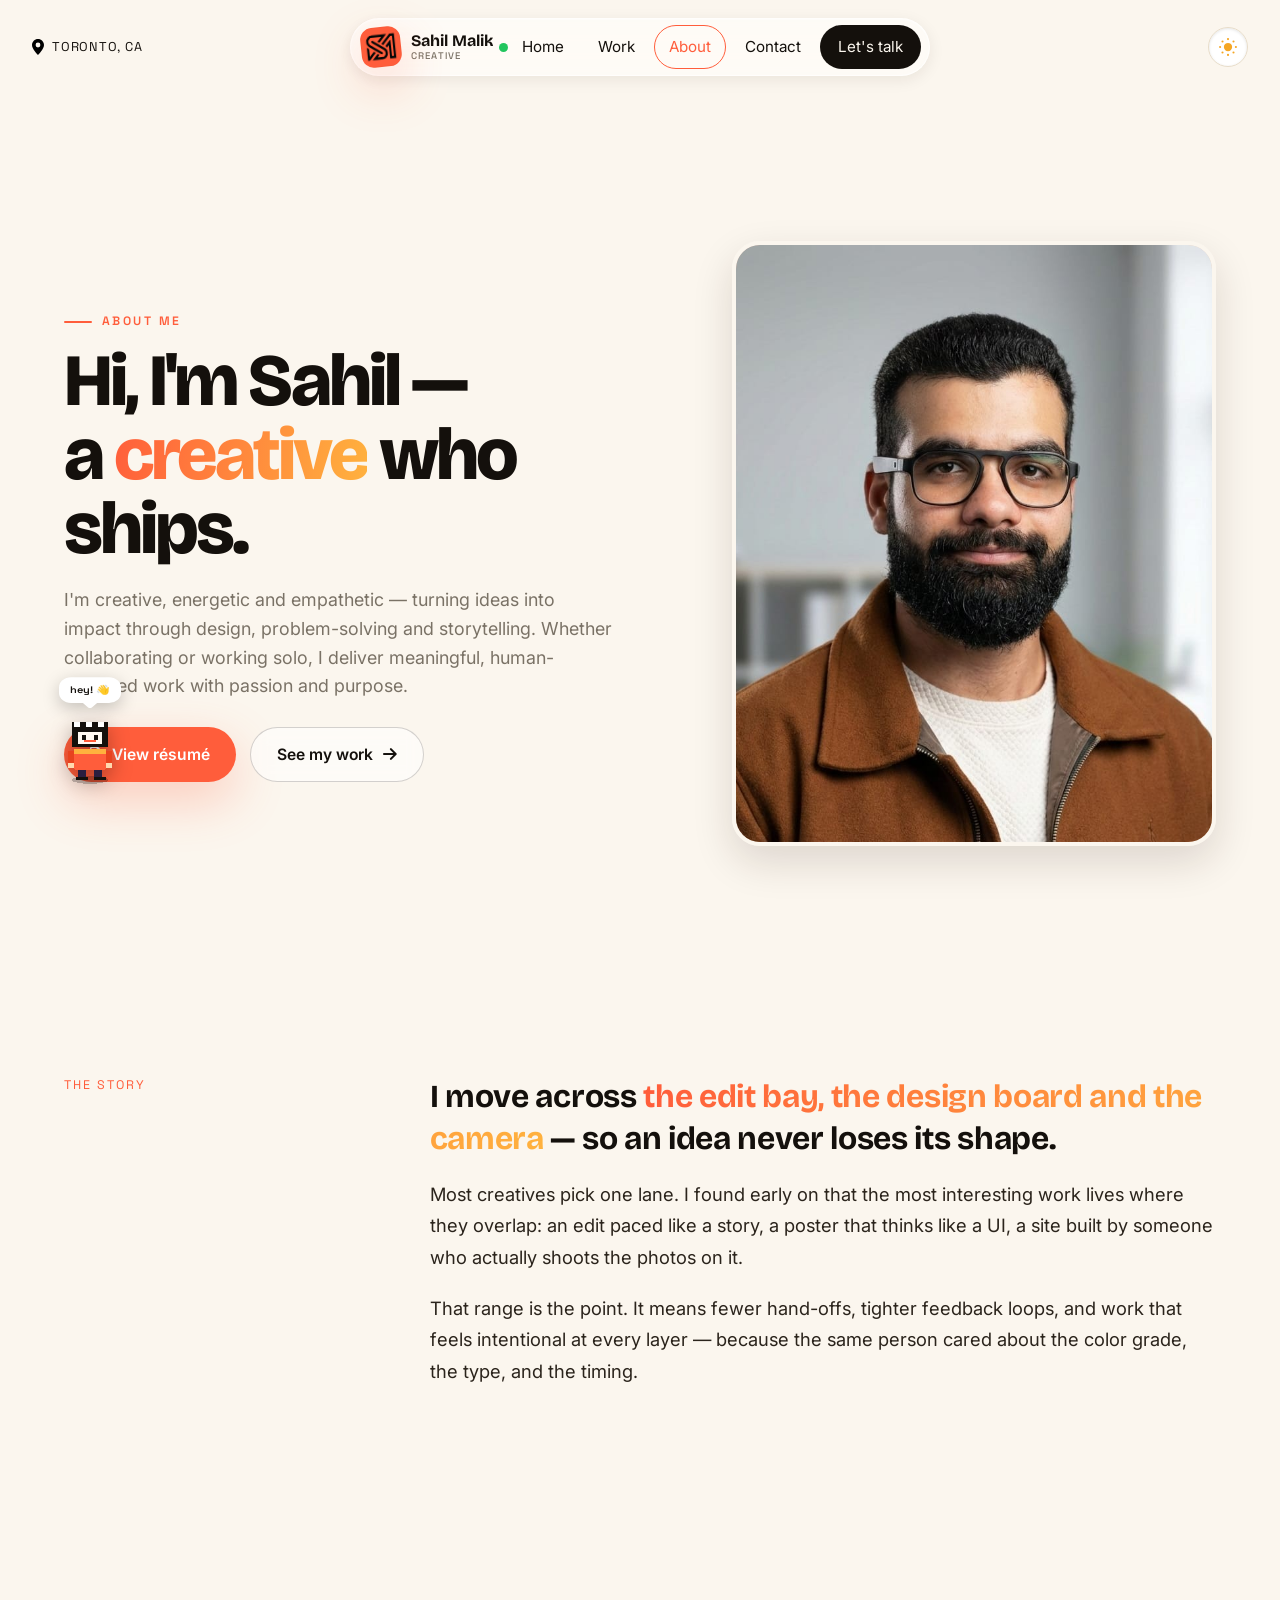
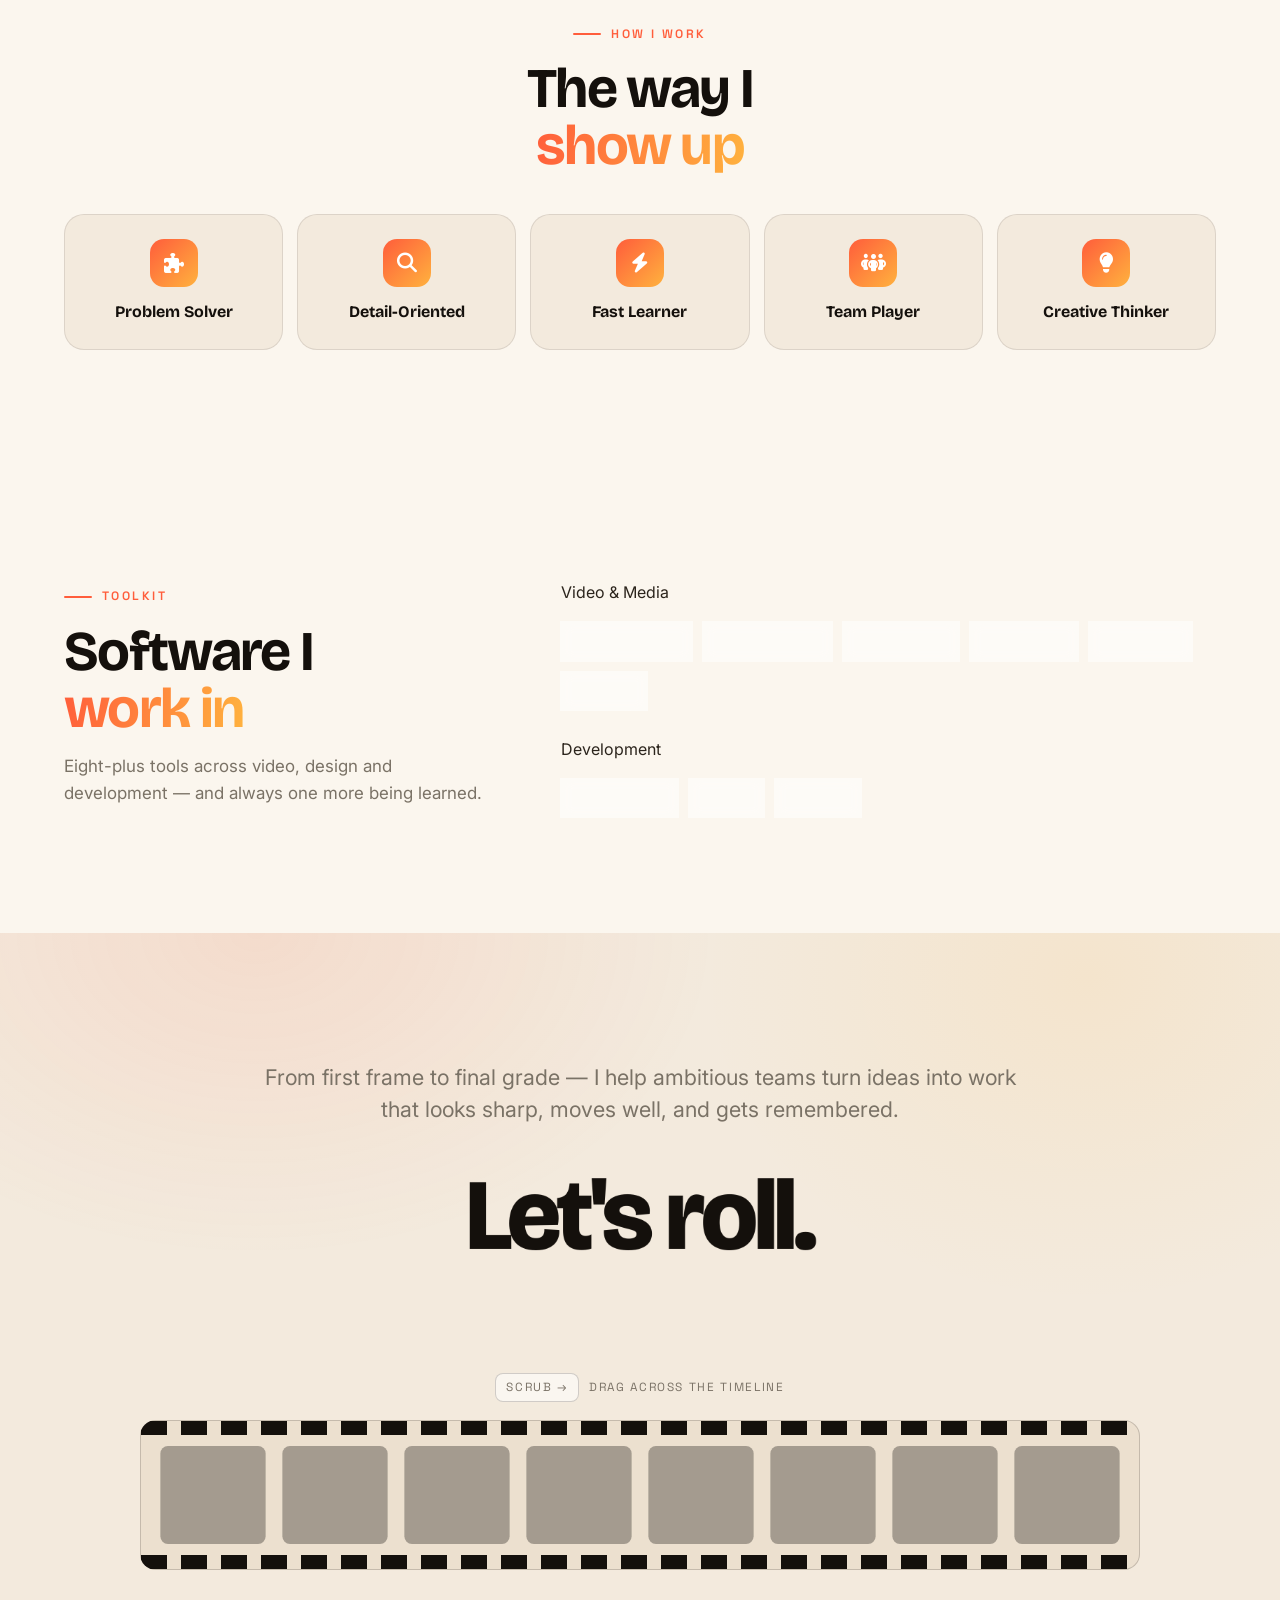
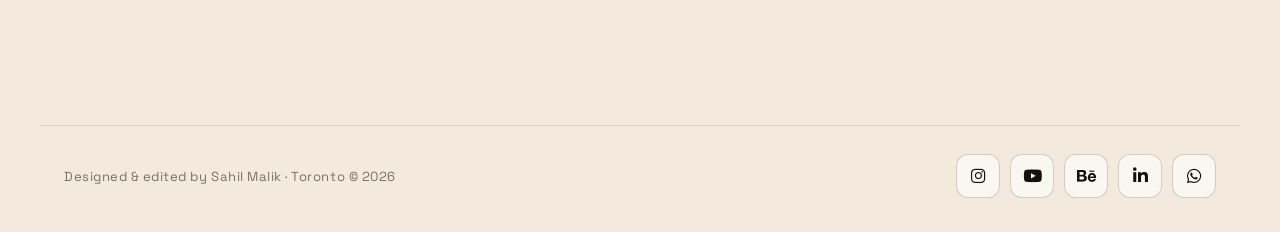
==== about.html @ 6d6643b9 "first commit" ====
<!DOCTYPE html>
<html lang="en">
<head>
  <meta charset="UTF-8" />
  <meta name="viewport" content="width=device-width, initial-scale=1.0" />
  <title>About — Sahil Malik</title>
  <meta name="description" content="About Sahil Malik — a multi-disciplinary creative based in Toronto working across video, VFX, design and web development." />
  <link rel="icon" href="image/logo.png" />
  <link rel="stylesheet" href="css/site.css" />
  <link rel="stylesheet" href="css/footer.css" />
  <link rel="stylesheet" href="css/pages.css" />
  <link rel="stylesheet" href="https://cdnjs.cloudflare.com/ajax/libs/font-awesome/6.5.2/css/all.min.css" />
</head>
<body>
  <script>if(localStorage.getItem('theme')==='night')document.body.classList.add('night');</script>
  <site-nav></site-nav>

  <main>
    <section class="section container" data-navbg="light">
      <div class="about-hero">
        <div>
          <span class="eyebrow reveal">About me</span>
          <h1 class="reveal" style="--reveal-delay:.08s">Hi, I'm Sahil —<br>a <span class="grad-text">creative</span> who ships.</h1>
          <p class="lead reveal" style="--reveal-delay:.16s">I'm creative, energetic and empathetic — turning ideas into impact through design, problem-solving and storytelling. Whether collaborating or working solo, I deliver meaningful, human-centered work with passion and purpose.</p>
          <div class="hero-actions reveal" style="--reveal-delay:.24s;margin-top:26px;display:flex;gap:14px;flex-wrap:wrap">
            <button class="btn btn-primary" data-modal data-type="pdf" data-src="image/SAHIL RESUME.pdf" data-title="Sahil Malik — Résumé" data-tag="PDF" data-link="image/SAHIL RESUME.pdf" data-link-label="Download PDF"><i class="fa-regular fa-file-lines"></i> View résumé</button>
            <a href="work.html" class="btn btn-ghost">See my work <i class="fa-solid fa-arrow-right"></i></a>
          </div>
        </div>
        <div class="about-portrait reveal" style="--reveal-delay:.16s">
          <span class="glow" aria-hidden="true"></span>
          <img src="image/sahil.jpeg" alt="Portrait of Sahil Malik" />
        </div>
      </div>
    </section>

    <section class="section container">
      <div class="story">
        <div class="k reveal">The story</div>
        <div class="reveal" style="--reveal-delay:.08s">
          <p class="pull">I move across <span>the edit bay, the design board and the camera</span> — so an idea never loses its shape.</p>
          <p>Most creatives pick one lane. I found early on that the most interesting work lives where they overlap: an edit paced like a story, a poster that thinks like a UI, a site built by someone who actually shoots the photos on it.</p>
          <p>That range is the point. It means fewer hand-offs, tighter feedback loops, and work that feels intentional at every layer — because the same person cared about the color grade, the type, and the timing.</p>
        </div>
      </div>
    </section>

    <section class="section container">
      <div class="center reveal" style="max-width:600px;margin-inline:auto;text-align:center">
        <span class="eyebrow center">How I work</span>
        <h2 class="section-title">The way I<br><span class="grad-text">show up</span></h2>
      </div>
      <div class="trait-cards" style="margin-top:40px">
        <div class="trait-card reveal"><div class="ic"><i class="fa-solid fa-puzzle-piece"></i></div><h4>Problem Solver</h4></div>
        <div class="trait-card reveal" style="--reveal-delay:.08s"><div class="ic"><i class="fa-solid fa-magnifying-glass"></i></div><h4>Detail-Oriented</h4></div>
        <div class="trait-card reveal" style="--reveal-delay:.16s"><div class="ic"><i class="fa-solid fa-bolt"></i></div><h4>Fast Learner</h4></div>
        <div class="trait-card reveal" style="--reveal-delay:.24s"><div class="ic"><i class="fa-solid fa-people-group"></i></div><h4>Team Player</h4></div>
        <div class="trait-card reveal" style="--reveal-delay:.32s"><div class="ic"><i class="fa-solid fa-lightbulb"></i></div><h4>Creative Thinker</h4></div>
      </div>
    </section>

    <section class="section container">
      <div class="skills-wrap" style="display:grid;grid-template-columns:0.8fr 1.2fr;gap:clamp(30px,5vw,60px);align-items:start">
        <div class="reveal">
          <span class="eyebrow">Toolkit</span>
          <h2 class="section-title">Software I<br><span class="grad-text">work in</span></h2>
          <p class="section-lead">Eight-plus tools across video, design and development — and always one more being learned.</p>
        </div>
        <div class="reveal" style="--reveal-delay:.08s">
          <div class="cat-note" style="margin-bottom:16px"><span>Video & Media</span></div>
          <div style="display:flex;flex-wrap:wrap;gap:10px;margin-bottom:26px">
            <span class="chip"><span class="dot"></span> Premiere Pro</span>
            <span class="chip"><span class="dot"></span> After Effects</span>
            <span class="chip"><span class="dot"></span> Photoshop</span>
            <span class="chip"><span class="dot"></span> Illustrator</span>
            <span class="chip"><span class="dot"></span> InDesign</span>
            <span class="chip"><span class="dot"></span> Figma</span>
          </div>
          <div class="cat-note" style="margin-bottom:16px"><span>Development</span></div>
          <div style="display:flex;flex-wrap:wrap;gap:10px">
            <span class="chip"><span class="dot"></span> JavaScript</span>
            <span class="chip"><span class="dot"></span> CSS</span>
            <span class="chip"><span class="dot"></span> HTML</span>
          </div>
        </div>
      </div>
    </section>
  </main>

  <site-footer></site-footer>
  <script src="js/site.js" defer></script>
</body>
</html>
---- css/site.css ----
/* ════════════════════════════════════════════════════════════════════
   site.css — shared chrome + design system for Sahil Malik's portfolio
   "Creative Studio" — warm, premium, light-first with a rich dark mode.
   Signature: day/night toggle, luminance-aware glass nav, film loader,
   dot cursor, contact drawer, and the Cutting-Room footer (its own file).
   ════════════════════════════════════════════════════════════════════ */

/* ── Fonts ── */
@import url('https://fonts.googleapis.com/css2?family=Bricolage+Grotesque:opsz,wght@12..96,400;12..96,500;12..96,600;12..96,700;12..96,800&family=Inter:wght@300;400;500;600;700&family=Space+Grotesk:wght@400;500;600;700&display=swap');

/* ════ COLOR SYSTEM ════
   Tier 1 = raw palette. Tier 2 = semantic tokens (LIGHT in :root, DARK re-pointed
   in body.night). Reference var(--role) everywhere so theme swap only re-points. */
:root {
  /* Tier 1 — palette */
  --c-paper:    #fbf6ee;   /* warm gallery cream (page) */
  --c-paper-2:  #f3eadd;   /* raised warm surface */
  --c-paper-3:  #ece0cf;   /* deeper warm panel */
  --c-ink:      #14100c;   /* espresso near-black */
  --c-ink-2:    #3b3227;   /* softer ink */
  --c-white:    #ffffff;
  --c-coral:    #ff5d3b;   /* PRIMARY — electric coral-orange */
  --c-coral-d:  #e8431f;   /* pressed coral */
  --c-amber:    #ffb23e;   /* SECONDARY — golden amber */
  --c-clay:     #c6683e;   /* muted terracotta */
  --c-plum:     #2a1e3f;   /* deep aubergine */
  --c-plum-2:   #17121f;   /* aubergine-black (dark bg) */
  --c-plum-3:   #241a33;   /* dark raised */
  --c-sky:      #6fa8ff;   /* cool pop (links/glow) */

  /* Tier 2 — semantic (LIGHT) */
  --bg-base:        var(--c-paper);
  --surface-raised: var(--c-paper-2);
  --surface-2:      var(--c-paper-3);
  --text-heading:   var(--c-ink);
  --text-body:      #2b241c;
  --text-muted:     #7a7266;
  --accent:         var(--c-coral);
  --accent-2:       var(--c-amber);
  --accent-quiet:   var(--c-clay);
  --line:           rgba(20,16,12,0.10);
  --line-strong:    rgba(20,16,12,0.18);
  --hero-from:      #ffd9b0;   /* warm sunrise wash */
  --hero-to:        #ffe9cf;
  --nav-ink:        var(--c-ink);
  --toggle-track:   var(--c-white);
  --toggle-border:  #e7dcc9;
  --toggle-knob:    var(--c-amber);
  --focus-ring:     var(--c-ink);
  --glass:          rgba(255,255,255,0.55);
  --glass-border:   rgba(255,255,255,0.65);

  /* shadows */
  --sh-sm: 0 4px 16px rgba(40,24,12,0.08);
  --sh-md: 0 16px 40px rgba(40,24,12,0.14);
  --sh-glow: 0 18px 50px rgba(255,93,59,0.28);

  --nav-h: 76px;
  --maxw: 1200px;
  --radius: 20px;
  --radius-lg: 30px;
  --pill: 999px;

  --font-display: 'Bricolage Grotesque', system-ui, sans-serif;
  --font-body: 'Inter', system-ui, sans-serif;
  --font-mono: 'Space Grotesk', ui-monospace, monospace;
}

/* ════ NIGHT THEME — re-point Tier-2 tokens ════ */
body.night {
  --bg-base:        var(--c-plum-2);
  --surface-raised: var(--c-plum-3);
  --surface-2:      #2d2240;
  --text-heading:   var(--c-paper);
  --text-body:      #e9e0d4;
  --text-muted:     #a99f92;
  --accent:         var(--c-coral);
  --accent-2:       var(--c-amber);
  --accent-quiet:   #e08a5f;
  --line:           rgba(255,246,238,0.12);
  --line-strong:    rgba(255,246,238,0.20);
  --hero-from:      #3a2a55;
  --hero-to:        #1d1530;
  --nav-ink:        var(--c-paper);
  --toggle-track:   #1c1530;
  --toggle-border:  #3a2f4d;
  --toggle-knob:    var(--c-paper);
  --focus-ring:     var(--c-paper);
  --glass:          rgba(36,26,51,0.55);
  --glass-border:   rgba(255,246,238,0.14);
  --sh-sm: 0 4px 16px rgba(0,0,0,0.3);
  --sh-md: 0 16px 40px rgba(0,0,0,0.45);
}

/* ── Reset / base ── */
*, *::before, *::after { box-sizing: border-box; margin: 0; padding: 0; }
html { scroll-behavior: smooth; -webkit-text-size-adjust: 100%; overscroll-behavior-y: none; overflow-x: clip; }
body {
  font-family: var(--font-body);
  background: var(--bg-base);
  color: var(--text-body);
  line-height: 1.6;
  overflow-x: clip;
  max-width: 100%;
  overscroll-behavior-y: none;
  -webkit-font-smoothing: antialiased;
  transition: background-color .5s ease, color .5s ease;
}
img { display: block; max-width: 100%; }
a { color: inherit; text-decoration: none; }
button { font: inherit; cursor: pointer; border: none; background: none; color: inherit; }
ul { list-style: none; }
::selection { background: var(--accent); color: #fff; }
:focus-visible { outline: 3px solid var(--focus-ring); outline-offset: 3px; border-radius: 6px; }
::-webkit-scrollbar { width: 10px; }
::-webkit-scrollbar-track { background: transparent; }
::-webkit-scrollbar-thumb { background: var(--accent); border-radius: 99px; border: 3px solid var(--bg-base); }

.sr-only { position: absolute; width: 1px; height: 1px; padding: 0; margin: -1px; overflow: hidden; clip: rect(0 0 0 0); white-space: nowrap; border: 0; }

/* ── Layout helpers ── */
.container { width: 100%; max-width: var(--maxw); margin-inline: auto; padding-inline: 24px; }
.section { padding-block: clamp(64px, 9vw, 128px); position: relative; }

.eyebrow {
  display: inline-flex; align-items: center; gap: 10px;
  font-family: var(--font-mono); font-size: 0.76rem; font-weight: 600;
  letter-spacing: 0.2em; text-transform: uppercase; color: var(--accent);
}
.eyebrow::before { content: ""; width: 28px; height: 2px; background: var(--accent); border-radius: 2px; }
.eyebrow.center { justify-content: center; }

.section-title {
  font-family: var(--font-display); font-weight: 700;
  font-size: clamp(2rem, 5.2vw, 3.5rem); line-height: 1.02;
  letter-spacing: -0.03em; color: var(--text-heading); margin-top: 16px;
}
.section-lead { color: var(--text-muted); max-width: 56ch; margin-top: 16px; font-size: 1.06rem; }

.accent-text { color: var(--accent); }
.grad-text {
  background: linear-gradient(100deg, var(--c-coral), var(--c-amber));
  -webkit-background-clip: text; background-clip: text; -webkit-text-fill-color: transparent; color: transparent;
}

/* ── Buttons ── */
.btn {
  display: inline-flex; align-items: center; gap: 10px;
  padding: 14px 26px; border-radius: var(--pill);
  font-weight: 600; font-size: 0.98rem;
  transition: transform .25s cubic-bezier(.2,.8,.2,1), box-shadow .25s, background-color .25s, color .25s;
  will-change: transform;
}
.btn-primary { background: var(--accent); color: #fff; box-shadow: var(--sh-glow); }
.btn-primary:hover { transform: translateY(-3px); background: var(--c-coral-d); }
.btn-ghost { background: var(--glass); color: var(--text-heading); border: 1.5px solid var(--line-strong); backdrop-filter: blur(8px); }
.btn-ghost:hover { transform: translateY(-3px); border-color: var(--accent); }
.btn-dark { background: var(--text-heading); color: var(--bg-base); }
.btn-dark:hover { transform: translateY(-3px); box-shadow: var(--sh-md); }

/* ════ NAV ════ */
site-nav, site-footer { display: contents; }

#nav {
  position: fixed; top: 0; left: 0; right: 0; z-index: 100;
  display: flex; align-items: center; justify-content: space-between;
  gap: 16px; padding: 18px 32px 0;
}
.nav-side { display: flex; align-items: center; gap: 8px; width: 200px; font-size: 0.95rem; color: var(--nav-ink); transition: color .35s ease; }
.nav-side .pin { width: 12px; height: 16px; transition: filter .35s ease; }
.nav-loc { font-family: var(--font-mono); font-size: 0.8rem; letter-spacing: 0.06em; }

/* glass pill */
.nav-pill {
  display: flex; align-items: center; gap: 8px;
  height: 58px; padding: 0 8px 0 10px;
  border-radius: var(--pill);
  background: var(--glass); border: 1px solid var(--glass-border);
  backdrop-filter: blur(14px) saturate(140%); -webkit-backdrop-filter: blur(14px) saturate(140%);
  box-shadow: inset 0 1px 0 rgba(255,255,255,0.4), var(--sh-sm);
  transition: gap .45s cubic-bezier(.4,0,.2,1);
}
.nav-brand { display: flex; align-items: center; gap: 10px; padding-right: 6px; }
.nav-mark {
  width: 40px; height: 40px; border-radius: 12px; flex: none;
  display: grid; place-items: center; overflow: hidden;
  background: var(--accent); color: #fff;
  font-family: var(--font-display); font-weight: 800; font-size: 1.05rem;
  box-shadow: var(--sh-glow); transform: rotate(-6deg); transition: transform .3s;
}
.nav-mark img { width: 100%; height: 100%; object-fit: cover; display: block; }
.nav-brand:hover .nav-mark { transform: rotate(6deg) scale(1.05); }
.nav-brand-name { font-family: var(--font-display); font-weight: 700; font-size: 1rem; color: var(--nav-ink); line-height: 1; }
.nav-brand-name small { display: block; font-family: var(--font-mono); font-weight: 500; font-size: 0.6rem; letter-spacing: 0.12em; text-transform: uppercase; color: var(--text-muted); margin-top: 3px; }

.avail-tag { display: flex; align-items: center; max-width: 0; opacity: 0; overflow: hidden; white-space: nowrap; margin-left: -8px; transition: max-width .45s cubic-bezier(.4,0,.2,1), opacity .25s ease, margin-left .45s cubic-bezier(.4,0,.2,1); }
.nav-pill.compact .avail-tag { max-width: 200px; opacity: 1; margin-left: 4px; }
.avail-dot { position: relative; width: 9px; height: 9px; border-radius: 50%; background: #22c55e; flex: none; margin-left: -8px; margin-right: -9px; opacity: 0; transition: opacity .25s ease .3s, margin .45s cubic-bezier(.4,0,.2,1); }
.nav-pill.compact .avail-dot { opacity: 1; margin-left: 6px; margin-right: 0; }
.avail-dot::after { content: ""; position: absolute; inset: -4px; border-radius: 50%; border: 2px solid #22c55e; opacity: 0; animation: pulse 1.8s cubic-bezier(.4,0,.6,1) infinite; }
@keyframes pulse { 0% { transform: scale(.6); opacity: .8; } 100% { transform: scale(2.2); opacity: 0; } }
.avail-text { font-size: 0.85rem; color: var(--text-body); padding-right: 6px; }

.nav-links { display: flex; align-items: center; gap: 4px; max-width: 640px; opacity: 1; overflow: visible; transition: max-width .45s cubic-bezier(.4,0,.2,1), opacity .2s ease; }
.nav-pill.compact .nav-links { max-width: 0; opacity: 0; overflow: hidden; }
.nav-link { padding: 9px 14px; font-size: 0.95rem; color: var(--nav-ink); border-radius: var(--pill); border: 1px solid transparent; transition: border-color .18s ease, background-color .18s; white-space: nowrap; }
.nav-link:hover, .nav-link.active { border-color: currentColor; }
.nav-link.active { color: var(--accent); }

.nav-cta { display: flex; align-items: center; gap: 8px; background: var(--text-heading); color: var(--bg-base); border-radius: var(--pill); padding: 10px 18px; font-size: 0.95rem; white-space: nowrap; transition: transform .18s cubic-bezier(.34,1.56,.64,1), box-shadow .2s; }
.nav-cta:hover { transform: scale(1.04); box-shadow: var(--sh-md); }

.nav-side.right { justify-content: flex-end; width: 200px; gap: 10px; }

/* day/night toggle — clipped disc, sun sets / moon rises */
.day-toggle { position: relative; width: 40px; height: 40px; border-radius: 50%; background: var(--toggle-track); border: 1px solid var(--toggle-border); box-shadow: inset 0 1px 3px rgba(0,0,0,0.1); overflow: hidden; transition: background-color .35s, border-color .35s, transform .2s; }
.day-toggle:hover { transform: scale(1.07); }
.day-toggle:active { transform: scale(0.94); }
.toggle-ico { position: absolute; top: 50%; left: 50%; width: 22px; height: 22px; transition: transform .5s cubic-bezier(.34,1.4,.5,1); will-change: transform; }
.ico-sun { color: #f5a623; transform: translate(-50%,-50%); }
.ico-moon { color: #f2ead6; transform: translate(-50%,-220%); }
body.night .ico-sun { transform: translate(-50%,120%); }
body.night .ico-moon { transform: translate(-50%,-50%); }

.nav-burger { display: none; position: relative; width: 40px; height: 40px; border-radius: 50%; background: var(--toggle-track); border: 1px solid var(--toggle-border); box-shadow: inset 0 1px 3px rgba(0,0,0,0.1); color: var(--nav-ink); transition: transform .2s; }
.nav-burger span { position: absolute; left: 50%; top: 50%; width: 18px; height: 2px; margin: -1px 0 0 -9px; background: currentColor; border-radius: 2px; transition: transform .4s cubic-bezier(.68,-.25,.27,1.25); }
.nav-burger span:nth-child(1) { transform: translateY(-4px); }
.nav-burger span:nth-child(2) { transform: translateY(4px); }
.nav-burger[aria-expanded="true"] span:nth-child(1) { transform: translateY(0) rotate(45deg); }
.nav-burger[aria-expanded="true"] span:nth-child(2) { transform: translateY(0) rotate(-45deg); }

/* nav luminance contrast (set by JS) */
#nav.nav-on-dark { --nav-ink: var(--c-paper); }
#nav.nav-on-light { --nav-ink: var(--c-ink); }
#nav.nav-on-dark .nav-side .pin { filter: brightness(0) invert(1); }
#nav.nav-on-light .nav-side .pin { filter: brightness(0); }

/* scrolled state */
#nav.scrolled .nav-pill { box-shadow: inset 0 1px 0 rgba(255,255,255,0.4), var(--sh-md); }

/* ════ MOBILE MENU OVERLAY ════ */
.menu-overlay { position: fixed; inset: 0; z-index: 90; display: flex; flex-direction: column; justify-content: center; padding: 48px 32px; background: radial-gradient(ellipse 900px 1200px at 70% 20%, var(--hero-from), var(--hero-to)); opacity: 0; pointer-events: none; transition: opacity .35s ease; }
.menu-overlay.open { opacity: 1; pointer-events: auto; }
#nav.menu-open { z-index: 100; }
.menu-links { display: flex; flex-direction: column; gap: 6px; }
.menu-link { display: flex; align-items: baseline; gap: 16px; padding: 8px 0; opacity: 0; transform: translateY(24px); transition: opacity .4s ease, transform .5s cubic-bezier(.22,1,.36,1); }
.menu-overlay.open .menu-link { opacity: 1; transform: none; }
.menu-overlay.open .menu-links li:nth-child(1) .menu-link { transition-delay: .08s; }
.menu-overlay.open .menu-links li:nth-child(2) .menu-link { transition-delay: .16s; }
.menu-overlay.open .menu-links li:nth-child(3) .menu-link { transition-delay: .24s; }
.menu-overlay.open .menu-links li:nth-child(4) .menu-link { transition-delay: .32s; }
.menu-link .num { font-family: var(--font-mono); font-size: 0.85rem; letter-spacing: 0.1em; color: var(--accent); }
.menu-link .word { font-family: var(--font-display); font-weight: 700; font-size: clamp(44px, 13vw, 72px); color: var(--text-heading); letter-spacing: -0.02em; line-height: 1.05; }
.menu-link:hover .word { color: var(--accent); }
.menu-footer { position: absolute; bottom: 40px; left: 32px; font-family: var(--font-mono); font-size: 0.75rem; letter-spacing: 0.1em; color: var(--text-muted); }
.menu-social { position: absolute; bottom: 36px; right: 32px; display: flex; gap: 14px; }
.menu-social a { width: 46px; height: 46px; border-radius: 14px; display: grid; place-items: center; font-size: 1.15rem; background: var(--glass); border: 1px solid var(--glass-border); color: var(--text-heading); transition: .25s; }
.menu-social a:hover { background: var(--accent); color: #fff; transform: translateY(-3px); }

/* ── Chips / tags ── */
.chip { display: inline-flex; align-items: center; gap: 8px; padding: 8px 15px; border-radius: var(--pill); font-size: 0.84rem; font-weight: 500; background: var(--glass); border: 1px solid var(--line-strong); backdrop-filter: blur(6px); color: var(--text-body); }
.chip .dot { width: 8px; height: 8px; border-radius: 50%; background: var(--accent); }

/* ── Generic card ── */
.card { background: var(--surface-raised); border: 1px solid var(--line); border-radius: var(--radius); box-shadow: var(--sh-sm); transition: transform .35s cubic-bezier(.2,.8,.2,1), box-shadow .35s; }
.card:hover { transform: translateY(-6px); box-shadow: var(--sh-md); }

/* ── Marquee ── */
.marquee { overflow: hidden; padding-block: 24px; border-block: 1px solid var(--line); background: var(--surface-raised); }
.marquee-track { display: flex; gap: 40px; width: max-content; animation: scrollX 28s linear infinite; }
.marquee:hover .marquee-track { animation-play-state: paused; }
.marquee-item { display: inline-flex; align-items: center; gap: 14px; font-family: var(--font-display); font-weight: 700; font-size: 1.5rem; color: var(--text-heading); white-space: nowrap; }
.marquee-item .star { color: var(--accent); font-size: 0.9rem; }
@keyframes scrollX { to { transform: translateX(-50%); } }

/* ── Reveal on scroll ── */
.reveal { opacity: 0; transform: translateY(28px); transition: opacity .8s cubic-bezier(.22,.61,.36,1), transform .8s cubic-bezier(.22,.61,.36,1); transition-delay: var(--reveal-delay, 0s); }
.reveal.is-visible { opacity: 1; transform: none; }
@media (prefers-reduced-motion: reduce) { .reveal { opacity: 1; transform: none; transition: none; } }

/* ════ FILM COUNTDOWN LOADER ════ */
html.pl-lock, body.pl-lock { overflow: hidden; }
#page-loader { position: fixed; inset: 0; z-index: 9999; display: grid; place-items: center; background: var(--bg-base); transition: opacity .5s ease; }
#page-loader.is-hiding { opacity: 0; pointer-events: none; }
.pl-leader { position: relative; width: 150px; height: 150px; }
.pl-ring { position: absolute; inset: 0; border-radius: 50%; border: 2px solid var(--line-strong); }
.pl-cross::before, .pl-cross::after { content: ""; position: absolute; background: var(--line-strong); }
.pl-cross::before { left: 50%; top: 0; bottom: 0; width: 1px; margin-left: -0.5px; }
.pl-cross::after { top: 50%; left: 0; right: 0; height: 1px; margin-top: -0.5px; }
/* sweep wedge */
.pl-sweep { position: absolute; inset: 0; border-radius: 50%; background: conic-gradient(var(--accent) 0deg, var(--accent) var(--sweep, 0deg), transparent var(--sweep, 0deg)); opacity: 0.16; -webkit-mask: radial-gradient(circle, transparent 0, transparent 6px, #000 7px); mask: radial-gradient(circle, transparent 0, transparent 6px, #000 7px); }
.pl-num { position: absolute; inset: 0; display: grid; place-items: center; font-family: var(--font-display); font-weight: 800; font-size: 4.4rem; color: var(--text-heading); }
.pl-label { position: absolute; left: 0; right: 0; top: calc(50% + 108px); text-align: center; font-family: var(--font-mono); font-size: 0.78rem; letter-spacing: 0.16em; text-transform: uppercase; color: var(--text-muted); }
@media (prefers-reduced-motion: reduce) { .pl-sweep { display: none; } }

/* ════ DOT CURSOR ════ */
@media (hover: hover) and (pointer: fine) {
  html.dot-cursor-on, html.dot-cursor-on body, html.dot-cursor-on * { cursor: none !important; }
  .dot-cursor { position: fixed; top: 0; left: 0; width: 12px; height: 12px; margin: -6px 0 0 -6px; border-radius: 50%; background: #fff; mix-blend-mode: difference; pointer-events: none; z-index: 2147483647; opacity: 0; will-change: transform; transition: opacity .2s ease, width .16s ease, height .16s ease, margin .16s ease; }
  .dot-cursor.on { opacity: 1; }
  .dot-cursor.hot { width: 34px; height: 34px; margin: -17px 0 0 -17px; }
  .dot-cursor.down { width: 8px; height: 8px; margin: -4px 0 0 -4px; }
  .dot-cursor.labelled { width: 96px; height: 96px; margin: -48px 0 0 -48px; }
  .dot-label { position: absolute; inset: 0; display: flex; align-items: center; justify-content: center; text-align: center; padding: 0 14px; font-family: var(--font-mono); font-weight: 600; font-size: 11px; line-height: 1.15; letter-spacing: 0.05em; text-transform: uppercase; color: #000; opacity: 0; transform: scale(.8); transition: opacity .16s ease, transform .2s cubic-bezier(.22,1,.36,1); }
  .dot-cursor.labelled .dot-label { opacity: 1; transform: scale(1); }
  body:has(.ft-cursor.on) .dot-cursor { opacity: 0; }
}

/* ════ CONTACT DRAWER ════ */
.contact-scrim { position: fixed; inset: 0; z-index: 400; background: rgba(10,7,15,0.5); backdrop-filter: blur(3px); opacity: 0; pointer-events: none; transition: opacity .4s ease; }
.contact-scrim.open { opacity: 1; pointer-events: auto; }
.contact-drawer { --cd-pad-x: 44px; position: fixed; top: 0; right: 0; bottom: 0; z-index: 401; width: min(540px, 100%); display: flex; flex-direction: column; background: var(--bg-base); box-shadow: -32px 0 64px -32px rgba(20,10,30,0.5); transform: translateX(100%); visibility: hidden; transition: transform .55s cubic-bezier(.22,1,.36,1), visibility 0s linear .55s; overflow-y: auto; overflow-x: hidden; scrollbar-gutter: stable; overscroll-behavior: contain; }
.contact-drawer.open { transform: none; visibility: visible; transition: transform .55s cubic-bezier(.22,1,.36,1); }
.cd-close { position: sticky; top: 20px; align-self: flex-end; margin: 20px var(--cd-pad-x) -60px 0; z-index: 3; width: 44px; height: 44px; border-radius: 50%; border: 1px solid var(--line-strong); background: var(--glass); backdrop-filter: blur(8px); display: grid; place-items: center; flex: none; transition: transform .18s cubic-bezier(.34,1.56,.64,1); }
.cd-close:hover { transform: scale(1.08) rotate(90deg); }
.cd-close::before, .cd-close::after { content: ""; position: absolute; width: 18px; height: 2px; background: var(--text-heading); border-radius: 2px; }
.cd-close::before { transform: rotate(45deg); } .cd-close::after { transform: rotate(-45deg); }
.cd-body { display: flex; flex-direction: column; padding: 68px var(--cd-pad-x) 60px; }
.cd-eyebrow { display: flex; align-items: center; gap: 10px; font-family: var(--font-mono); font-size: 0.72rem; letter-spacing: 0.14em; text-transform: uppercase; color: var(--text-muted); }
.cd-eyebrow .cd-dot { position: relative; width: 9px; height: 9px; border-radius: 50%; background: #22c55e; }
.cd-eyebrow .cd-dot::after { content: ""; position: absolute; inset: -4px; border-radius: 50%; border: 2px solid #22c55e; opacity: 0; animation: pulse 1.8s infinite; }
.cd-title { margin: 20px 0 14px; font-family: var(--font-display); font-weight: 700; font-size: clamp(2.4rem, 7vw, 3.2rem); line-height: 1.02; letter-spacing: -0.03em; color: var(--text-heading); }
.cd-intro { max-width: 40ch; font-size: 1.02rem; color: var(--text-muted); line-height: 1.7; }
/* drawer contact cards (replaced the form) */
.cd-cards { display: flex; flex-direction: column; gap: 14px; margin-top: 34px; padding-top: 30px; border-top: 1px solid var(--line); }
.cd-card { display: flex; align-items: center; gap: 16px; padding: 18px 20px; border-radius: 18px; background: var(--surface-raised); border: 1px solid var(--line); box-shadow: var(--sh-sm); transition: transform .28s cubic-bezier(.2,.8,.2,1), box-shadow .28s, border-color .28s; }
.cd-card:hover { transform: translateX(6px); box-shadow: var(--sh-md); border-color: var(--accent); }
.cd-card-ic { width: 50px; height: 50px; border-radius: 14px; flex: none; display: grid; place-items: center; font-size: 1.2rem; color: #fff; }
.cd-card-ic.ic-mail { background: linear-gradient(135deg, var(--c-coral), var(--c-clay)); }
.cd-card-ic.ic-phone { background: linear-gradient(135deg, var(--c-amber), var(--c-coral)); }
.cd-card-ic.ic-wa { background: linear-gradient(135deg, #25d366, #128c7e); }
.cd-card-info { display: flex; flex-direction: column; gap: 3px; min-width: 0; }
.cd-card-info small { font-family: var(--font-mono); font-size: 0.66rem; letter-spacing: 0.14em; text-transform: uppercase; color: var(--text-muted); }
.cd-card-info b { font-weight: 600; font-size: 1.02rem; color: var(--text-heading); overflow: hidden; text-overflow: ellipsis; white-space: nowrap; }
.cd-card-go { margin-left: auto; color: var(--text-muted); transition: transform .28s, color .28s; }
.cd-card:hover .cd-card-go { transform: translateX(4px); color: var(--accent); }
.cd-alt { margin-top: auto; padding: 34px var(--cd-pad-x) 40px; background: var(--surface-raised); }
.cd-alt-label { font-family: var(--font-mono); font-size: 0.68rem; letter-spacing: 0.16em; text-transform: uppercase; color: var(--text-muted); margin-bottom: 16px; }
.cd-alt-social { display: flex; gap: 18px; margin-top: 20px; flex-wrap: wrap; }
.cd-alt-social a { font-family: var(--font-mono); font-size: 0.78rem; letter-spacing: 0.08em; color: var(--text-muted); transition: color .25s, transform .25s; }
.cd-alt-social a:hover { color: var(--accent); transform: translateY(-1px); }

/* ── Footer contact-trigger headline button ── */
.ft-head-btn { font: inherit; letter-spacing: inherit; color: inherit; background: none; border: none; padding: 0; cursor: pointer; transition: transform .18s cubic-bezier(.34,1.56,.64,1); }
.ft-head-btn:hover { transform: scale(1.01); }

/* ── theme dissolve ── */
::view-transition-old(root), ::view-transition-new(root) { animation-duration: .45s; animation-timing-function: ease; }
body.theme-fading, body.theme-fading * { transition: background-color .45s ease, color .45s ease, border-color .45s ease, fill .45s ease, stroke .45s ease; }
@media (prefers-reduced-motion: reduce) {
  ::view-transition-old(root), ::view-transition-new(root) { animation: none; }
  body.theme-fading, body.theme-fading * { transition: none; }
}

/* ════ RESPONSIVE — nav ════ */
@media (max-width: 1080px) {
  #nav { padding: 14px 18px 0; }
  .nav-side:not(.right) { display: none; }
  .nav-side.right { width: auto; }
  .nav-brand-name { display: none; }
}
@media (max-width: 720px) {
  .nav-link { display: none; }
  .nav-cta { display: none; }
  .nav-burger { display: grid; place-items: center; }
  .avail-tag, .avail-dot { display: none; }
  .nav-pill { gap: 6px; padding: 0 6px; }
  .contact-drawer { --cd-pad-x: 24px; }
}

/* ════ UNIVERSAL MEDIA MODAL ════ */
.smodal { position: fixed; inset: 0; z-index: 1000; display: grid; place-items: center; padding: 24px; background: rgba(10,7,15,0.72); backdrop-filter: blur(8px); opacity: 0; visibility: hidden; transition: opacity .3s, visibility .3s; }
.smodal.open { opacity: 1; visibility: visible; }
.smodal-inner { position: relative; width: min(1000px, 100%); max-height: 88vh; background: var(--bg-base); border-radius: var(--radius-lg); overflow: hidden; box-shadow: var(--sh-md); transform: scale(.94) translateY(12px); transition: transform .35s cubic-bezier(.2,.8,.2,1); display: flex; flex-direction: column; }
.smodal.open .smodal-inner { transform: none; }
.smodal-media { background: #0b0712; display: grid; place-items: center; }
.smodal-media img { width: 100%; height: auto; max-height: 62vh; object-fit: contain; }
.smodal-media iframe { width: 100%; aspect-ratio: 16/9; border: none; display: block; }
.smodal-media embed { width: 100%; height: 70vh; }
/* portrait media (vertical reels / prototype walkthroughs) */
.smodal-media.portrait iframe { width: auto; height: min(76vh, 720px); aspect-ratio: 9/16; max-width: 100%; }
.smodal-media.portrait { padding: 16px 0; }
.smodal-body { padding: 22px 26px 26px; overflow-y: auto; }
.smodal-body h3 { font-family: var(--font-display); font-weight: 700; font-size: 1.5rem; color: var(--text-heading); }
.smodal-tag { font-family: var(--font-mono); font-size: .72rem; letter-spacing: .14em; text-transform: uppercase; color: var(--accent); }
.smodal-body p { color: var(--text-muted); margin-top: 8px; }
.smodal-actions { display: flex; gap: 10px; margin-top: 16px; flex-wrap: wrap; }
.smodal-close { position: absolute; top: 14px; right: 14px; z-index: 3; width: 44px; height: 44px; border-radius: 50%; background: rgba(255,255,255,0.92); color: #14100c; display: grid; place-items: center; font-size: 1.3rem; box-shadow: var(--sh-sm); transition: transform .25s; }
.smodal-close:hover { transform: rotate(90deg); }
@media (max-width: 720px) { .smodal-media embed { height: 60vh; } }

/* ════ PIXEL MASCOT "Clapper" ════ */
@media (hover: hover) and (pointer: fine) {
  .mascot { position: fixed; top: 0; left: 0; z-index: 350; width: 64px; height: 80px; margin: -80px 0 0 -32px; pointer-events: auto; cursor: pointer; will-change: transform; }
  .mascot-inner { position: relative; width: 100%; height: 100%; transform-origin: 50% 100%; transform: scaleX(var(--f,1)); transition: transform .12s linear; }
  .mascot-svg { width: 100%; height: 100%; overflow: visible; filter: drop-shadow(0 6px 10px rgba(0,0,0,.28)); }

  /* shadow squashes while walking */
  .m-shadow { fill: rgba(0,0,0,.22); transition: transform .2s; }

  /* idle bob */
  .mascot:not(.walking) .m-head { animation: mIdleHead 2.6s ease-in-out infinite; transform-box: fill-box; transform-origin: 50% 100%; }
  .mascot:not(.walking) .m-arm-l { animation: mIdleArmL 2.6s ease-in-out infinite; transform-box: fill-box; transform-origin: 50% 0%; }
  .mascot:not(.walking) .m-arm-r { animation: mIdleArmR 2.6s ease-in-out infinite; transform-box: fill-box; transform-origin: 50% 0%; }
  @keyframes mIdleHead { 0%,100% { transform: translateY(0) rotate(0deg); } 50% { transform: translateY(-.6px) rotate(-2deg); } }
  @keyframes mIdleArmL { 0%,100% { transform: rotate(0deg); } 50% { transform: rotate(6deg); } }
  @keyframes mIdleArmR { 0%,100% { transform: rotate(0deg); } 50% { transform: rotate(-6deg); } }

  /* walk cycle — legs & arms swing, body bobs. --gait set by JS. */
  .mascot.walking .mascot-svg { animation: mBodyBob var(--gait,.42s) ease-in-out infinite; }
  .mascot.walking .m-leg-l { animation: mLegSwing var(--gait,.42s) ease-in-out infinite; transform-box: fill-box; transform-origin: 50% 0%; }
  .mascot.walking .m-leg-r { animation: mLegSwing var(--gait,.42s) ease-in-out infinite reverse; transform-box: fill-box; transform-origin: 50% 0%; }
  .mascot.walking .m-arm-l { animation: mArmSwing var(--gait,.42s) ease-in-out infinite reverse; transform-box: fill-box; transform-origin: 50% 0%; }
  .mascot.walking .m-arm-r { animation: mArmSwing var(--gait,.42s) ease-in-out infinite; transform-box: fill-box; transform-origin: 50% 0%; }
  @keyframes mBodyBob { 0%,100% { transform: translateY(0); } 50% { transform: translateY(-1.4px); } }
  @keyframes mLegSwing { 0%,100% { transform: rotate(16deg); } 50% { transform: rotate(-16deg); } }
  @keyframes mArmSwing { 0%,100% { transform: rotate(12deg); } 50% { transform: rotate(-12deg); } }

  /* eyes blink occasionally */
  .m-eye { animation: mBlink 4.2s infinite; transform-box: fill-box; transform-origin: 50% 50%; }
  @keyframes mBlink { 0%,92%,100% { transform: scaleY(1); } 96% { transform: scaleY(.1); } }

  /* hover wave: right arm waves, clapper snaps */
  .mascot.wave .m-arm-r { animation: mWave .4s ease-in-out infinite !important; transform-box: fill-box; transform-origin: 50% 0%; }
  .mascot.wave .m-clap { animation: mClap .3s ease-in-out infinite; transform-box: fill-box; transform-origin: 0% 100%; }
  @keyframes mWave { 0%,100% { transform: rotate(-140deg); } 50% { transform: rotate(-110deg); } }
  @keyframes mClap { 0%,100% { transform: rotate(0deg); } 50% { transform: rotate(-16deg); } }

  /* click spin */
  .mascot.spin .mascot-inner { animation: mSpin .7s cubic-bezier(.5,.1,.3,1); }
  @keyframes mSpin { 0% { transform: scaleX(var(--f,1)) rotate(0); } 100% { transform: scaleX(var(--f,1)) rotate(360deg); } }

  /* scroll duck */
  .mascot.duck .mascot-inner { transform: scaleX(var(--f,1)) scaleY(.86) translateY(4px); }

  /* speech bubble */
  .mascot-bubble { position: absolute; left: 50%; top: -14px; transform: translate(-50%, -100%) scale(.7); z-index: 2; white-space: nowrap; padding: 6px 11px; border-radius: 12px; background: #fff; color: #14100c; font-family: var(--font-mono); font-size: 11px; font-weight: 600; box-shadow: 0 6px 18px rgba(0,0,0,.22); opacity: 0; pointer-events: none; transition: opacity .2s ease, transform .25s cubic-bezier(.34,1.56,.64,1); }
  .mascot-bubble::after { content: ""; position: absolute; left: 50%; bottom: -5px; width: 10px; height: 10px; background: #fff; transform: translateX(-50%) rotate(45deg); border-radius: 0 0 3px 0; }
  .mascot-bubble.show { opacity: 1; transform: translate(-50%, -100%) scale(1); }
  body.night .mascot-bubble { background: #f3eadd; }

  /* respect a manual hide toggle if ever added */
  .mascot.hidden { display: none; }
}
@media (prefers-reduced-motion: reduce) { .mascot { display: none !important; } }
/* Never show the mascot on small / touch screens — it's a desktop delight only. */
@media (max-width: 1024px) { .mascot { display: none !important; } }
@media (pointer: coarse) { .mascot { display: none !important; } }
---- css/footer.css ----
/* ════════════════════════════════════════════════════════════════════
   footer.css — "The Cutting Room" signature footer.
   An interactive editing timeline: drag the scrub cursor across the strip
   and film frames light up + color swatches pop, throwing spark/colour
   particles. The video+design reskin of the reference's watering-can garden.
   ════════════════════════════════════════════════════════════════════ */

.footer {
  position: relative;
  z-index: 12;
  background: var(--surface-raised);
  padding-block: clamp(72px, 10vw, 128px) 0;
  overflow: hidden;
  transition: background-color .5s ease;
}

/* soft top hairline + warm glow */
.footer::before {
  content: "";
  position: absolute; inset: 0; pointer-events: none;
  background:
    radial-gradient(60% 60% at 20% 0%, rgba(255,93,59,0.10), transparent 60%),
    radial-gradient(50% 60% at 85% 5%, rgba(255,178,62,0.10), transparent 60%);
}
.footer > * { position: relative; z-index: 1; }

/* headline block */
.ft-inner {
  max-width: var(--maxw);
  margin-inline: auto;
  padding-inline: 24px;
  text-align: center;
  display: flex; flex-direction: column; align-items: center; gap: 22px;
}
.ft-sub {
  max-width: 60ch;
  font-size: clamp(1rem, 2.4vw, 1.35rem);
  line-height: 1.5;
  color: var(--text-muted);
}
.ft-head {
  font-family: var(--font-display);
  font-weight: 800;
  font-size: clamp(3rem, 12vw, 9rem);
  line-height: 0.94;
  letter-spacing: -0.04em;
  color: var(--text-heading);
  /* scroll-scrubbed grow */
  transform: scale(var(--ft-grow, 0.7));
  transform-origin: center;
  will-change: transform;
}
.ft-head .ft-head-btn:focus-visible { outline: 3px solid var(--text-heading); outline-offset: 10px; border-radius: 8px; }
@media (prefers-reduced-motion: reduce) { .ft-head { transform: none; } }

/* ════ THE EDITING TIMELINE ════ */
.cutting-room {
  position: relative;
  margin-top: clamp(48px, 7vw, 90px);
  padding: 0 clamp(16px, 4vw, 48px);
}
.cr-hint {
  display: flex; align-items: center; justify-content: center; gap: 10px;
  font-family: var(--font-mono); font-size: 0.74rem; letter-spacing: 0.14em;
  text-transform: uppercase; color: var(--text-muted);
  margin-bottom: 18px;
}
.cr-hint .kbd { display: inline-flex; align-items: center; gap: 6px; padding: 4px 10px; border-radius: 8px; background: var(--glass); border: 1px solid var(--line-strong); }

/* the strip is a scrubbable track */
.cr-strip {
  position: relative;
  max-width: 1000px; margin-inline: auto;
  border-radius: 16px;
  background:
    repeating-linear-gradient(90deg, var(--c-ink) 0 26px, transparent 26px 40px) top / 100% 14px no-repeat,
    repeating-linear-gradient(90deg, var(--c-ink) 0 26px, transparent 26px 40px) bottom / 100% 14px no-repeat,
    var(--surface-2);
  border: 1px solid var(--line-strong);
  padding: 22px 16px;
  cursor: ew-resize;
  overflow: hidden;
  touch-action: pan-y;
}
body.night .cr-strip {
  background:
    repeating-linear-gradient(90deg, #000 0 26px, transparent 26px 40px) top / 100% 14px no-repeat,
    repeating-linear-gradient(90deg, #000 0 26px, transparent 26px 40px) bottom / 100% 14px no-repeat,
    var(--surface-2);
}

/* the row of frames */
.cr-frames { display: grid; grid-auto-flow: column; grid-auto-columns: 1fr; gap: 10px; height: clamp(72px, 12vw, 104px); }
.cr-frame {
  position: relative; border-radius: 8px; overflow: hidden;
  background: var(--c-ink);
  opacity: 0.32; filter: saturate(0.5) brightness(0.75);
  transform: scale(0.94);
  transition: opacity .35s ease, filter .45s ease, transform .45s cubic-bezier(.2,.8,.2,1);
}
body.night .cr-frame { background: #0c0812; }
.cr-frame::after { content: ""; position: absolute; inset: 0; background: linear-gradient(135deg, var(--f1, #ff5d3b), var(--f2, #ffb23e)); opacity: 0; transition: opacity .45s ease; }
.cr-frame.lit { opacity: 1; filter: saturate(1.1) brightness(1); transform: scale(1); }
.cr-frame.lit::after { opacity: 1; }
.cr-frame .cr-ico { position: absolute; inset: 0; display: grid; place-items: center; color: #fff; font-size: 1.3rem; opacity: 0; transform: scale(.5) rotate(-8deg); transition: opacity .4s ease, transform .4s cubic-bezier(.34,1.56,.64,1); z-index: 1; }
.cr-frame.lit .cr-ico { opacity: 0.92; transform: none; }

/* playhead */
.cr-playhead { position: absolute; top: 8px; bottom: 8px; width: 3px; background: var(--accent); border-radius: 3px; left: 0; transform: translateX(-50%); box-shadow: 0 0 14px var(--accent); pointer-events: none; opacity: 0; transition: opacity .3s ease; }
.cr-playhead::before { content: ""; position: absolute; top: -6px; left: 50%; transform: translateX(-50%); width: 14px; height: 14px; border-radius: 50%; background: var(--accent); box-shadow: 0 0 12px var(--accent); }
.cutting-room.active .cr-playhead { opacity: 1; }

/* color swatches that pop as you scrub */
.cr-swatches { display: flex; justify-content: center; gap: 10px; margin-top: 22px; flex-wrap: wrap; }
.cr-swatch { width: 44px; height: 44px; border-radius: 12px; transform: scale(0) rotate(-12deg); transition: transform .5s cubic-bezier(.34,1.56,.64,1); box-shadow: var(--sh-sm); position: relative; }
.cr-swatch.pop { transform: none; }
.cr-swatch span { position: absolute; inset: 0; display: grid; place-items: end center; padding-bottom: 4px; font-family: var(--font-mono); font-size: 0.5rem; color: rgba(255,255,255,0.9); letter-spacing: 0.04em; }

/* spark / colour particle layer */
.cr-fx { position: absolute; inset: 0; pointer-events: none; overflow: hidden; z-index: 5; }
.cr-spark { position: absolute; top: 0; left: 0; border-radius: 50%; will-change: transform, opacity; }

/* scrub cursor (a little clapper/playhead that follows pointer over the footer) */
.ft-cursor { position: fixed; left: 0; top: 0; z-index: 41; pointer-events: none; opacity: 0; transition: opacity .18s ease; filter: drop-shadow(0 3px 6px rgba(20,10,30,0.3)); }
.ft-cursor.on { opacity: 1; }
.footer.room-live { cursor: none; }

/* bottom bar */
.ft-bottom {
  max-width: var(--maxw); margin: clamp(56px, 7vw, 90px) auto 0; padding: 28px 24px 34px;
  border-top: 1px solid var(--line);
  display: flex; align-items: center; justify-content: space-between; gap: 18px; flex-wrap: wrap;
}
.ft-credit { font-family: var(--font-mono); font-size: 0.82rem; letter-spacing: 0.04em; color: var(--text-muted); }
.ft-social { display: flex; align-items: center; gap: 10px; flex-wrap: wrap; }
.ft-social a { width: 44px; height: 44px; border-radius: 12px; display: grid; place-items: center; font-size: 1.05rem; background: var(--glass); border: 1px solid var(--line-strong); color: var(--text-heading); transition: .25s; }
.ft-social a:hover { background: var(--accent); color: #fff; transform: translateY(-4px); border-color: transparent; }

@media (prefers-reduced-motion: reduce) {
  .cr-frame, .cr-swatch, .cr-frame .cr-ico { transition: none; }
}

@media (max-width: 620px) {
  .cr-frames { height: 64px; gap: 6px; }
  .cr-swatch { width: 38px; height: 38px; }
  .ft-bottom { flex-direction: column; text-align: center; }
}
---- css/pages.css ----
/* ════════════════════════════════════════════════════════════════════
   pages.css — About + Contact
   ════════════════════════════════════════════════════════════════════ */

/* ── About hero ── */
.about-hero { display: grid; grid-template-columns: 1fr 0.8fr; gap: clamp(30px, 5vw, 64px); align-items: center; padding-top: calc(var(--nav-h) + clamp(20px, 4vw, 50px)); }
.about-hero h1 { font-family: var(--font-display); font-weight: 800; font-size: clamp(2.4rem, 7vw, 4.6rem); line-height: 1; letter-spacing: -0.04em; color: var(--text-heading); margin-top: 14px; }
.about-hero .lead { color: var(--text-muted); font-size: 1.12rem; margin-top: 20px; max-width: 50ch; }
.about-portrait { position: relative; border-radius: 28px; overflow: hidden; aspect-ratio: 4/5; border: 4px solid var(--bg-base); box-shadow: var(--sh-md); transform: rotate(-2deg); }
.about-portrait img { width: 100%; height: 100%; object-fit: cover; }
.about-portrait .glow { position: absolute; inset: -14%; z-index: -1; background: linear-gradient(120deg, var(--c-coral), var(--c-amber)); filter: blur(46px); opacity: 0.45; border-radius: 40px; }

/* ── Story ── */
.story { display: grid; grid-template-columns: 0.4fr 1fr; gap: clamp(24px, 4vw, 54px); }
.story .k { font-family: var(--font-mono); font-size: .78rem; letter-spacing: .16em; text-transform: uppercase; color: var(--accent); position: sticky; top: calc(var(--nav-h) + 20px); height: fit-content; }
.story p { font-size: 1.15rem; line-height: 1.7; color: var(--text-body); }
.story p + p { margin-top: 20px; }
.story .pull { font-family: var(--font-display); font-weight: 700; font-size: clamp(1.4rem, 3vw, 2rem); line-height: 1.3; letter-spacing: -0.01em; color: var(--text-heading); }
.story .pull span { background: linear-gradient(100deg, var(--c-coral), var(--c-amber)); -webkit-background-clip: text; background-clip: text; -webkit-text-fill-color: transparent; }

/* ── Traits ── */
.trait-cards { display: grid; grid-template-columns: repeat(5, 1fr); gap: 14px; }
.trait-card { padding: 24px 18px; border-radius: var(--radius); background: var(--surface-raised); border: 1px solid var(--line); text-align: center; transition: .3s; }
.trait-card:hover { transform: translateY(-6px); box-shadow: var(--sh-sm); }
.trait-card .ic { width: 48px; height: 48px; margin: 0 auto 12px; border-radius: 14px; display: grid; place-items: center; font-size: 1.25rem; color: #fff; background: linear-gradient(135deg, var(--c-coral), var(--c-amber)); }
.trait-card h4 { font-family: var(--font-display); font-weight: 700; font-size: 1rem; color: var(--text-heading); }

/* ── Timeline ── */
.timeline { position: relative; display: grid; gap: 4px; }
.tl-item { display: grid; grid-template-columns: 130px 1fr; gap: 24px; padding: 22px 0; border-top: 1px solid var(--line); }
.tl-item:first-child { border-top: none; }
.tl-year { font-family: var(--font-display); font-weight: 800; font-size: 1.3rem; color: var(--text-heading); }
.tl-year span { background: linear-gradient(100deg, var(--c-coral), var(--c-amber)); -webkit-background-clip: text; background-clip: text; -webkit-text-fill-color: transparent; }
.tl-body h4 { font-family: var(--font-display); font-weight: 700; font-size: 1.2rem; color: var(--text-heading); }
.tl-body p { color: var(--text-muted); margin-top: 6px; }
.tl-body .role { display: inline-block; font-family: var(--font-mono); font-size: .72rem; letter-spacing: .1em; text-transform: uppercase; color: var(--accent); margin-bottom: 6px; }

/* ── Contact ── */
.contact-grid { display: grid; grid-template-columns: 1fr 1fr; gap: clamp(28px, 4vw, 52px); align-items: start; }
.contact-intro h1 { font-family: var(--font-display); font-weight: 800; font-size: clamp(2.4rem, 7vw, 4.2rem); line-height: 1; letter-spacing: -.03em; color: var(--text-heading); margin-top: 14px; }
.contact-intro .lead { color: var(--text-muted); font-size: 1.1rem; margin-top: 18px; max-width: 44ch; }
.contact-methods { display: grid; gap: 12px; margin-top: 30px; }
.cm { display: flex; align-items: center; gap: 16px; padding: 16px 18px; border-radius: var(--radius); background: var(--surface-raised); border: 1px solid var(--line); transition: .3s; }
.cm:hover { transform: translateY(-4px); box-shadow: var(--sh-sm); border-color: var(--accent); }
.cm .ic { width: 48px; height: 48px; flex: none; border-radius: 14px; display: grid; place-items: center; font-size: 1.25rem; color: #fff; }
.cm .info small { display: block; color: var(--text-muted); font-size: .78rem; font-family: var(--font-mono); letter-spacing: .08em; text-transform: uppercase; }
.cm .info b { font-weight: 600; font-size: 1.02rem; color: var(--text-heading); }
.cm .arrow { margin-left: auto; color: var(--text-muted); transition: transform .3s; }
.cm:hover .arrow { transform: translateX(5px); color: var(--accent); }
.ic-mail { background: linear-gradient(135deg,#ff5d3b,#ffb23e); }
.ic-phone{ background: linear-gradient(135deg,#6fa8ff,#a78bfa); }
.ic-wa   { background: linear-gradient(135deg,#25d366,#128c7e); }
.ic-insta{ background: linear-gradient(135deg,#feda75,#d62976,#962fbf); }
.ic-yt   { background: linear-gradient(135deg,#ff0000,#c4302b); }
.ic-be   { background: linear-gradient(135deg,#1769ff,#0057ff); }
.ic-li   { background: linear-gradient(135deg,#0a66c2,#004182); }

.social-row { display: flex; gap: 12px; flex-wrap: wrap; margin-top: 26px; }
.social-row a { width: 52px; height: 52px; border-radius: 16px; display: grid; place-items: center; font-size: 1.3rem; color: #fff; transition: .3s; }
.social-row a:hover { transform: translateY(-5px) rotate(-4deg); }

/* contact side panel (replaced the form) */
.contact-side { position: sticky; top: 110px; display: flex; flex-direction: column; gap: 20px; }
.cs-card { padding: clamp(26px, 4vw, 38px); border-radius: var(--radius-lg); background: linear-gradient(160deg, var(--surface-raised), var(--surface-2)); border: 1px solid var(--line); box-shadow: var(--sh-md); }
.cs-badge { width: 54px; height: 54px; border-radius: 16px; display: grid; place-items: center; font-size: 1.35rem; color: #fff; background: linear-gradient(135deg, var(--c-coral), var(--c-amber)); box-shadow: var(--sh-glow); }
.cs-card h3 { font-family: var(--font-display); font-weight: 700; font-size: 1.55rem; color: var(--text-heading); margin: 20px 0 10px; letter-spacing: -.02em; }
.cs-card p { color: var(--text-muted); font-size: 1rem; line-height: 1.65; margin-bottom: 24px; }
.cs-meta { padding: 8px 4px; }
.cs-row { display: flex; align-items: center; justify-content: space-between; gap: 16px; padding: 15px 6px; border-bottom: 1px solid var(--line); }
.cs-row:last-child { border-bottom: none; }
.cs-k { font-family: var(--font-mono); font-size: .72rem; letter-spacing: .12em; text-transform: uppercase; color: var(--text-muted); }
.cs-v { font-weight: 600; color: var(--text-heading); font-size: .98rem; }
.cs-open { display: inline-flex; align-items: center; gap: 8px; color: #16a34a; }
body.night .cs-open { color: #4ade80; }
.cs-dot { width: 9px; height: 9px; border-radius: 50%; background: currentColor; position: relative; }
.cs-dot::after { content: ""; position: absolute; inset: -4px; border-radius: 50%; border: 2px solid currentColor; opacity: 0; animation: pulse 1.8s infinite; }

@media (max-width: 900px) {
  .about-hero { grid-template-columns: 1fr; }
  .about-portrait { order: -1; max-width: 360px; }
  .story { grid-template-columns: 1fr; }
  .story .k { position: static; }
  .trait-cards { grid-template-columns: repeat(2, 1fr); }
  .contact-grid { grid-template-columns: 1fr; }
  .contact-side { position: static; }
  .tl-item { grid-template-columns: 90px 1fr; gap: 16px; }
}
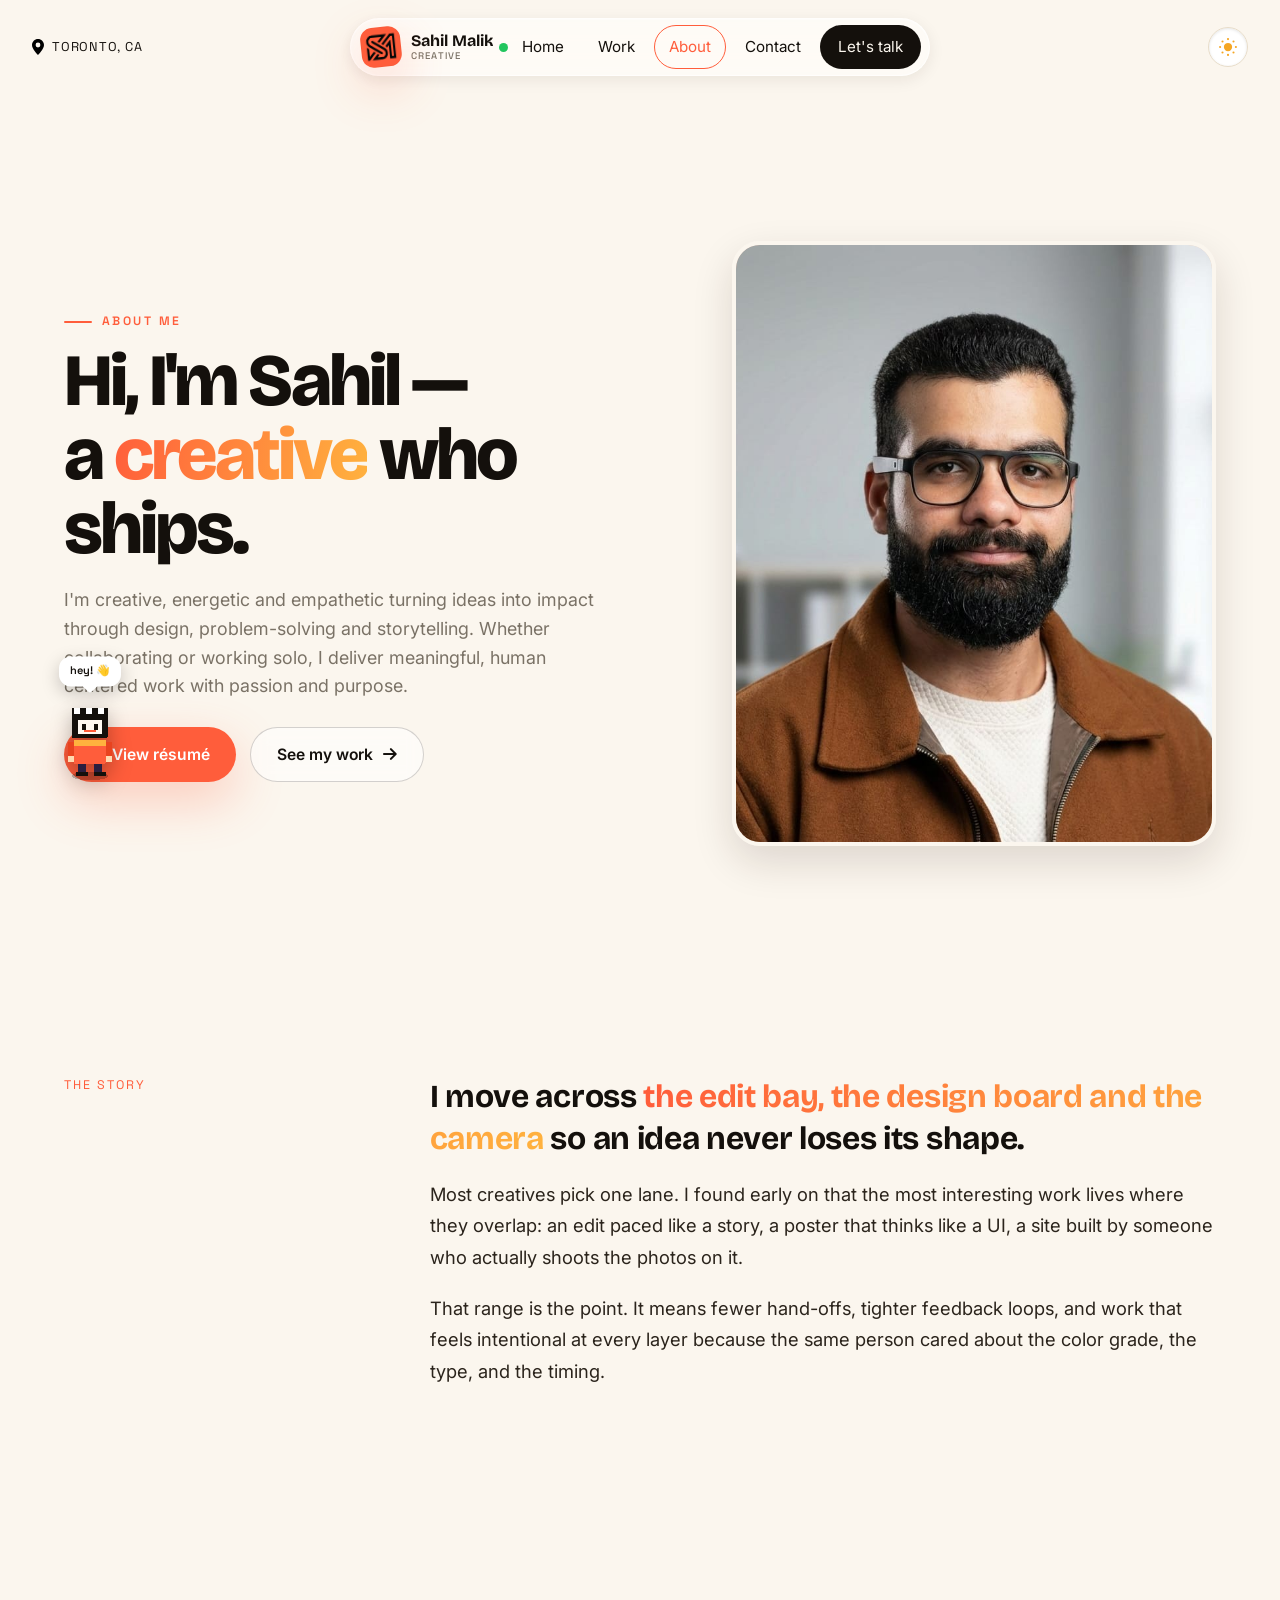
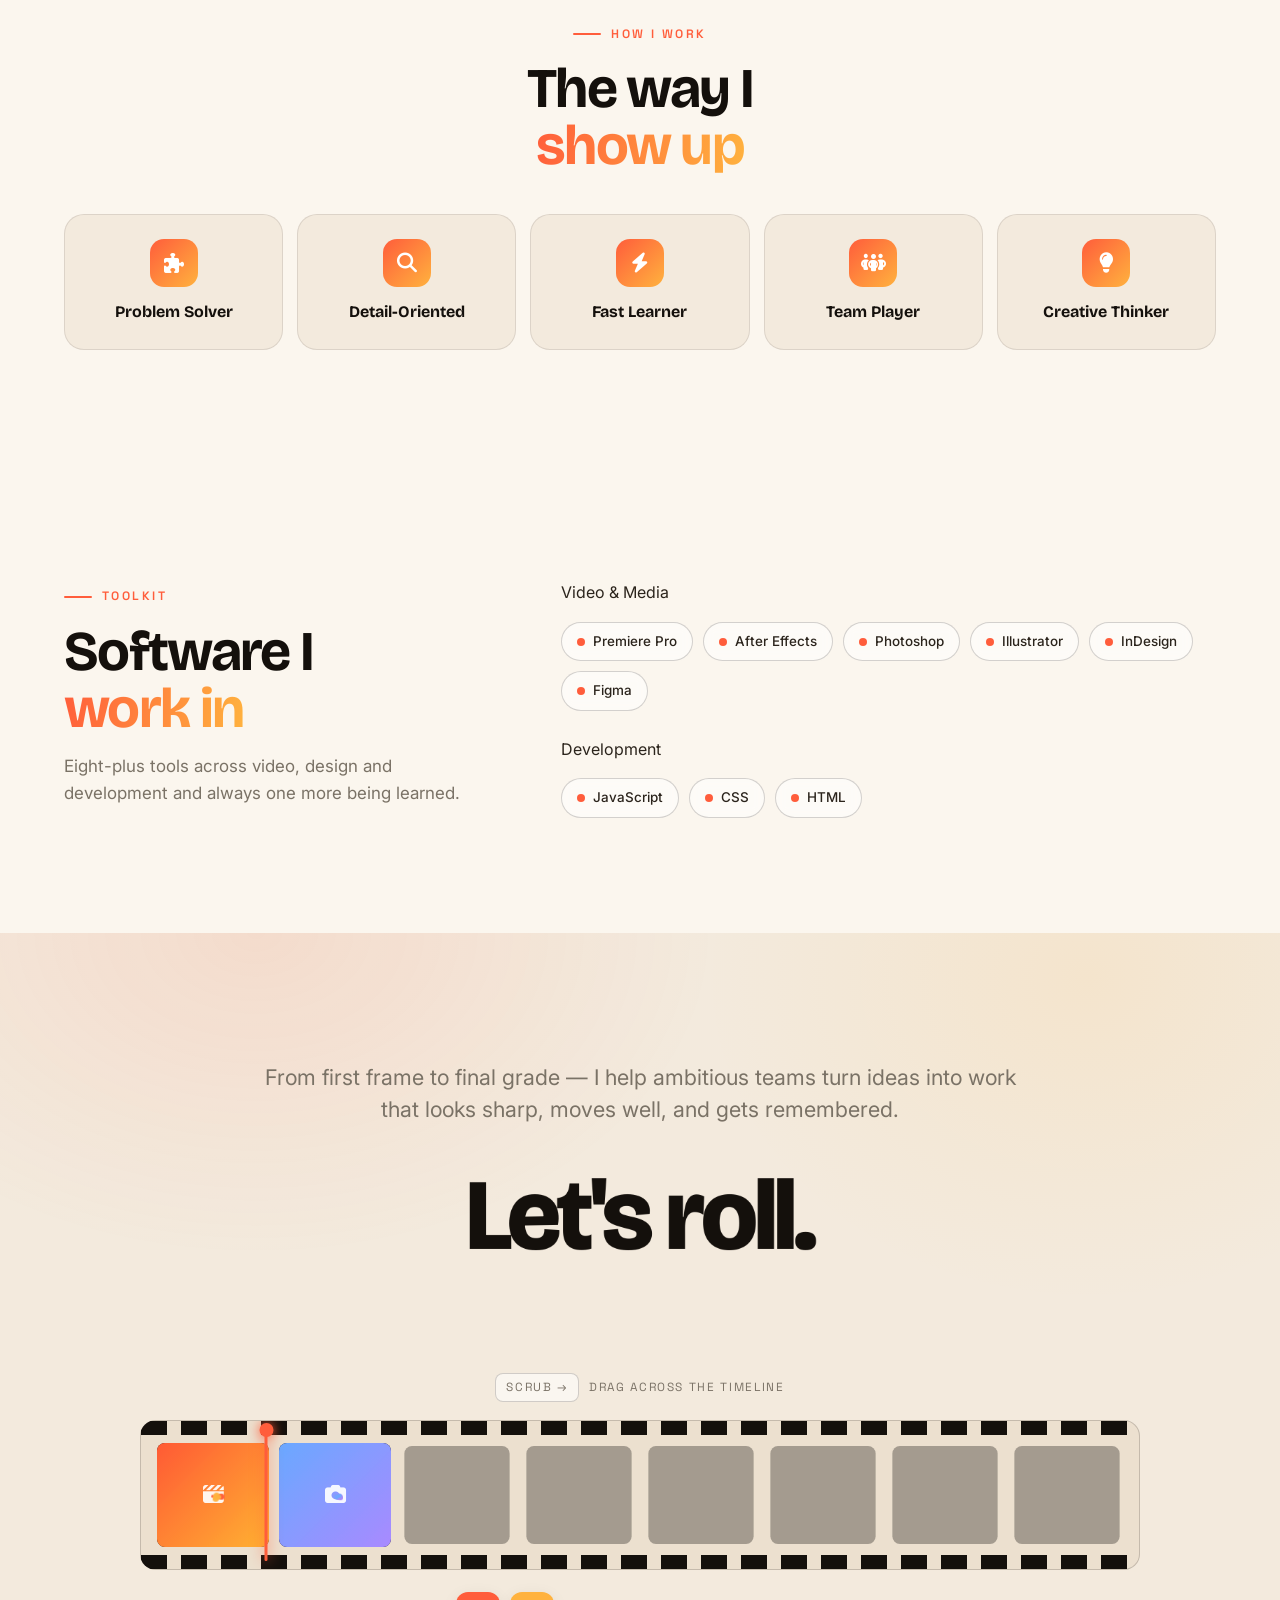
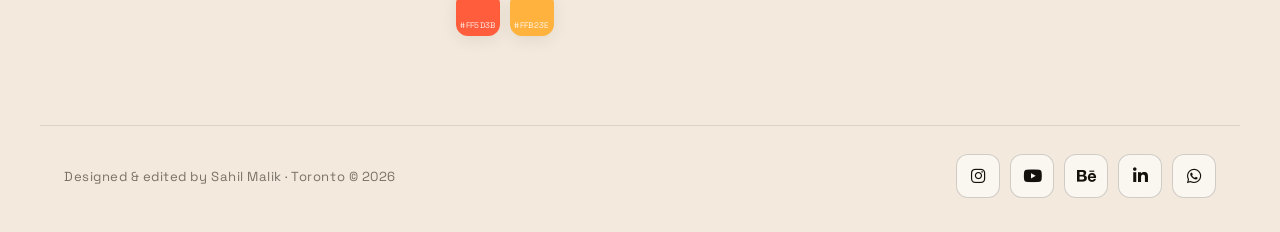
==== commit fc9c73a7: "update 1" ====
--- a/about.html
+++ b/about.html
@@ -21,7 +21,7 @@
         <div>
           <span class="eyebrow reveal">About me</span>
           <h1 class="reveal" style="--reveal-delay:.08s">Hi, I'm Sahil —<br>a <span class="grad-text">creative</span> who ships.</h1>
-          <p class="lead reveal" style="--reveal-delay:.16s">I'm creative, energetic and empathetic — turning ideas into impact through design, problem-solving and storytelling. Whether collaborating or working solo, I deliver meaningful, human-centered work with passion and purpose.</p>
+          <p class="lead reveal" style="--reveal-delay:.16s">I'm creative, energetic and empathetic turning ideas into impact through design, problem-solving and storytelling. Whether collaborating or working solo, I deliver meaningful, human centered work with passion and purpose.</p>
           <div class="hero-actions reveal" style="--reveal-delay:.24s;margin-top:26px;display:flex;gap:14px;flex-wrap:wrap">
             <button class="btn btn-primary" data-modal data-type="pdf" data-src="image/SAHIL RESUME.pdf" data-title="Sahil Malik — Résumé" data-tag="PDF" data-link="image/SAHIL RESUME.pdf" data-link-label="Download PDF"><i class="fa-regular fa-file-lines"></i> View résumé</button>
             <a href="work.html" class="btn btn-ghost">See my work <i class="fa-solid fa-arrow-right"></i></a>
@@ -38,9 +38,9 @@
       <div class="story">
         <div class="k reveal">The story</div>
         <div class="reveal" style="--reveal-delay:.08s">
-          <p class="pull">I move across <span>the edit bay, the design board and the camera</span> — so an idea never loses its shape.</p>
+          <p class="pull">I move across <span>the edit bay, the design board and the camera</span> so an idea never loses its shape.</p>
           <p>Most creatives pick one lane. I found early on that the most interesting work lives where they overlap: an edit paced like a story, a poster that thinks like a UI, a site built by someone who actually shoots the photos on it.</p>
-          <p>That range is the point. It means fewer hand-offs, tighter feedback loops, and work that feels intentional at every layer — because the same person cared about the color grade, the type, and the timing.</p>
+          <p>That range is the point. It means fewer hand-offs, tighter feedback loops, and work that feels intentional at every layer because the same person cared about the color grade, the type, and the timing.</p>
         </div>
       </div>
     </section>
@@ -64,7 +64,7 @@
         <div class="reveal">
           <span class="eyebrow">Toolkit</span>
           <h2 class="section-title">Software I<br><span class="grad-text">work in</span></h2>
-          <p class="section-lead">Eight-plus tools across video, design and development — and always one more being learned.</p>
+          <p class="section-lead">Eight-plus tools across video, design and development and always one more being learned.</p>
         </div>
         <div class="reveal" style="--reveal-delay:.08s">
           <div class="cat-note" style="margin-bottom:16px"><span>Video & Media</span></div>
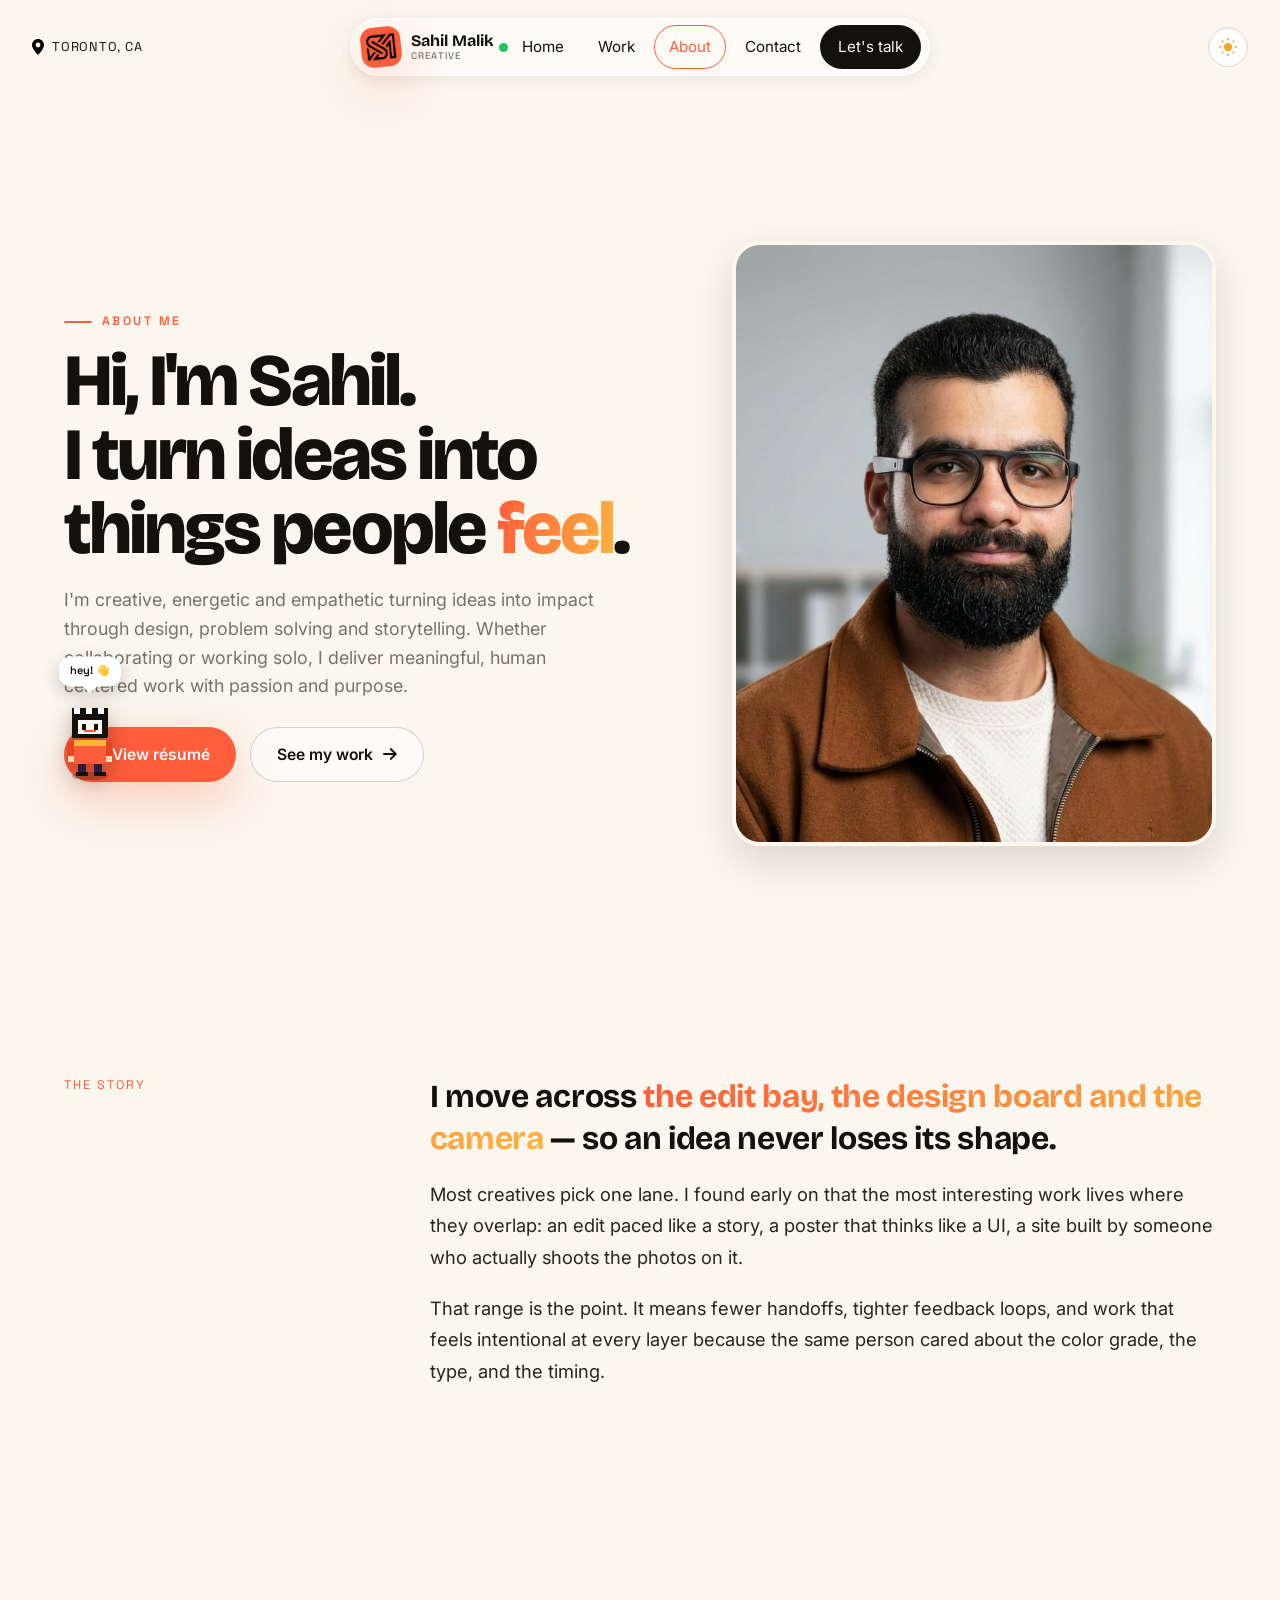
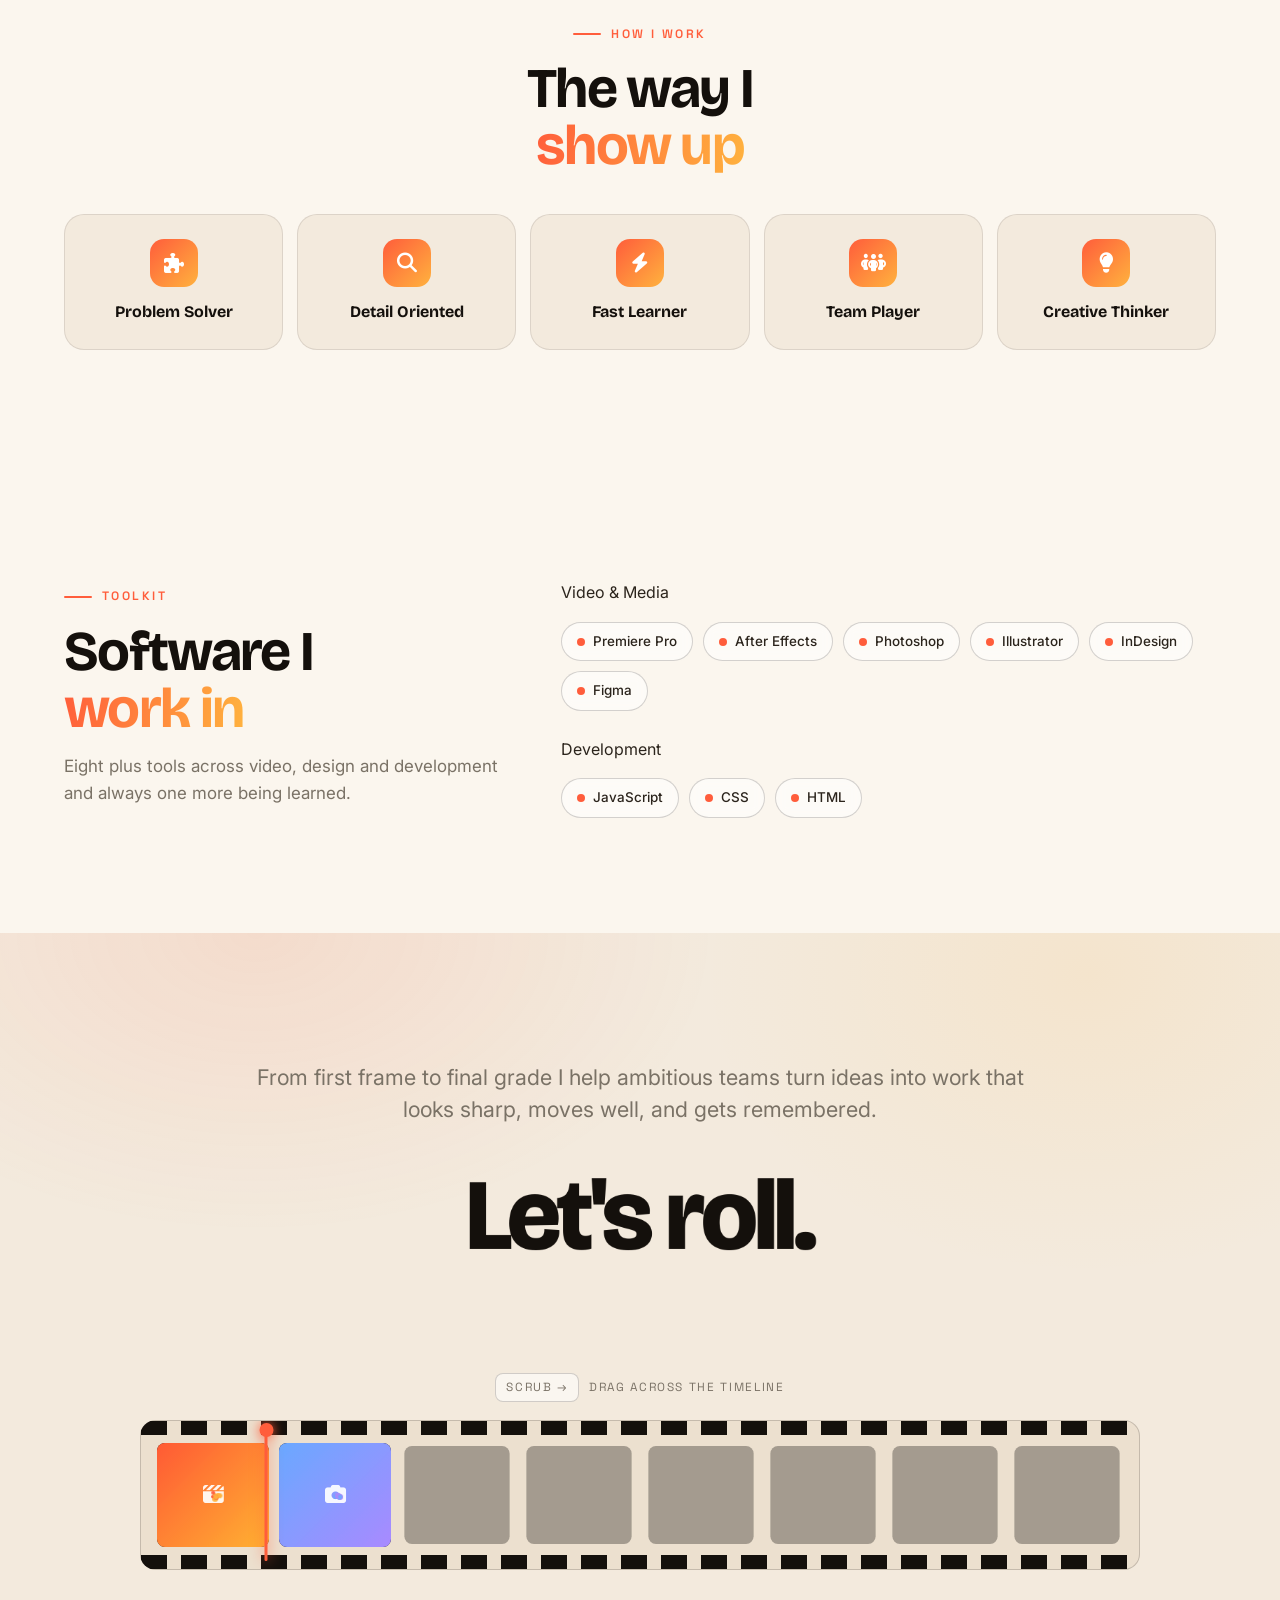
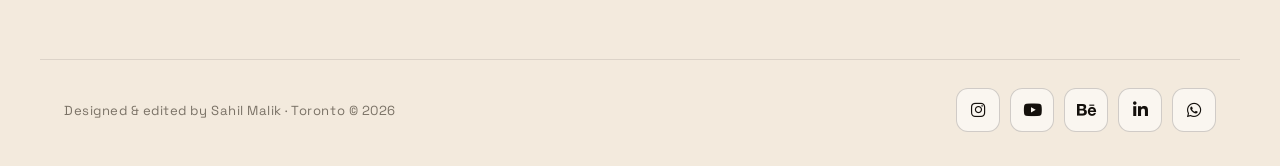
==== commit 9218afdc: "update 9" ====
--- a/about.html
+++ b/about.html
@@ -4,7 +4,7 @@
   <meta charset="UTF-8" />
   <meta name="viewport" content="width=device-width, initial-scale=1.0" />
   <title>About — Sahil Malik</title>
-  <meta name="description" content="About Sahil Malik — a multi-disciplinary creative based in Toronto working across video, VFX, design and web development." />
+  <meta name="description" content="About Sahil Malik a multidisciplinary creative based in Toronto working across video, VFX, design and web development." />
   <link rel="icon" href="image/logo.png" />
   <link rel="stylesheet" href="css/site.css" />
   <link rel="stylesheet" href="css/footer.css" />
@@ -20,8 +20,8 @@
       <div class="about-hero">
         <div>
           <span class="eyebrow reveal">About me</span>
-          <h1 class="reveal" style="--reveal-delay:.08s">Hi, I'm Sahil —<br>a <span class="grad-text">creative</span> who ships.</h1>
-          <p class="lead reveal" style="--reveal-delay:.16s">I'm creative, energetic and empathetic turning ideas into impact through design, problem-solving and storytelling. Whether collaborating or working solo, I deliver meaningful, human centered work with passion and purpose.</p>
+          <h1 class="reveal" style="--reveal-delay:.08s">Hi, I'm Sahil.<br>I turn ideas into<br>things people <span class="grad-text">feel</span>.</h1>
+          <p class="lead reveal" style="--reveal-delay:.16s">I'm creative, energetic and empathetic turning ideas into impact through design, problem solving and storytelling. Whether collaborating or working solo, I deliver meaningful, human centered work with passion and purpose.</p>
           <div class="hero-actions reveal" style="--reveal-delay:.24s;margin-top:26px;display:flex;gap:14px;flex-wrap:wrap">
             <button class="btn btn-primary" data-modal data-type="pdf" data-src="image/SAHIL RESUME.pdf" data-title="Sahil Malik — Résumé" data-tag="PDF" data-link="image/SAHIL RESUME.pdf" data-link-label="Download PDF"><i class="fa-regular fa-file-lines"></i> View résumé</button>
             <a href="work.html" class="btn btn-ghost">See my work <i class="fa-solid fa-arrow-right"></i></a>
@@ -38,9 +38,9 @@
       <div class="story">
         <div class="k reveal">The story</div>
         <div class="reveal" style="--reveal-delay:.08s">
-          <p class="pull">I move across <span>the edit bay, the design board and the camera</span> so an idea never loses its shape.</p>
+          <p class="pull">I move across <span>the edit bay, the design board and the camera</span> — so an idea never loses its shape.</p>
           <p>Most creatives pick one lane. I found early on that the most interesting work lives where they overlap: an edit paced like a story, a poster that thinks like a UI, a site built by someone who actually shoots the photos on it.</p>
-          <p>That range is the point. It means fewer hand-offs, tighter feedback loops, and work that feels intentional at every layer because the same person cared about the color grade, the type, and the timing.</p>
+          <p>That range is the point. It means fewer handoffs, tighter feedback loops, and work that feels intentional at every layer because the same person cared about the color grade, the type, and the timing.</p>
         </div>
       </div>
     </section>
@@ -52,7 +52,7 @@
       </div>
       <div class="trait-cards" style="margin-top:40px">
         <div class="trait-card reveal"><div class="ic"><i class="fa-solid fa-puzzle-piece"></i></div><h4>Problem Solver</h4></div>
-        <div class="trait-card reveal" style="--reveal-delay:.08s"><div class="ic"><i class="fa-solid fa-magnifying-glass"></i></div><h4>Detail-Oriented</h4></div>
+        <div class="trait-card reveal" style="--reveal-delay:.08s"><div class="ic"><i class="fa-solid fa-magnifying-glass"></i></div><h4>Detail Oriented</h4></div>
         <div class="trait-card reveal" style="--reveal-delay:.16s"><div class="ic"><i class="fa-solid fa-bolt"></i></div><h4>Fast Learner</h4></div>
         <div class="trait-card reveal" style="--reveal-delay:.24s"><div class="ic"><i class="fa-solid fa-people-group"></i></div><h4>Team Player</h4></div>
         <div class="trait-card reveal" style="--reveal-delay:.32s"><div class="ic"><i class="fa-solid fa-lightbulb"></i></div><h4>Creative Thinker</h4></div>
@@ -64,7 +64,7 @@
         <div class="reveal">
           <span class="eyebrow">Toolkit</span>
           <h2 class="section-title">Software I<br><span class="grad-text">work in</span></h2>
-          <p class="section-lead">Eight-plus tools across video, design and development and always one more being learned.</p>
+          <p class="section-lead">Eight plus tools across video, design and development and always one more being learned.</p>
         </div>
         <div class="reveal" style="--reveal-delay:.08s">
           <div class="cat-note" style="margin-bottom:16px"><span>Video & Media</span></div>
